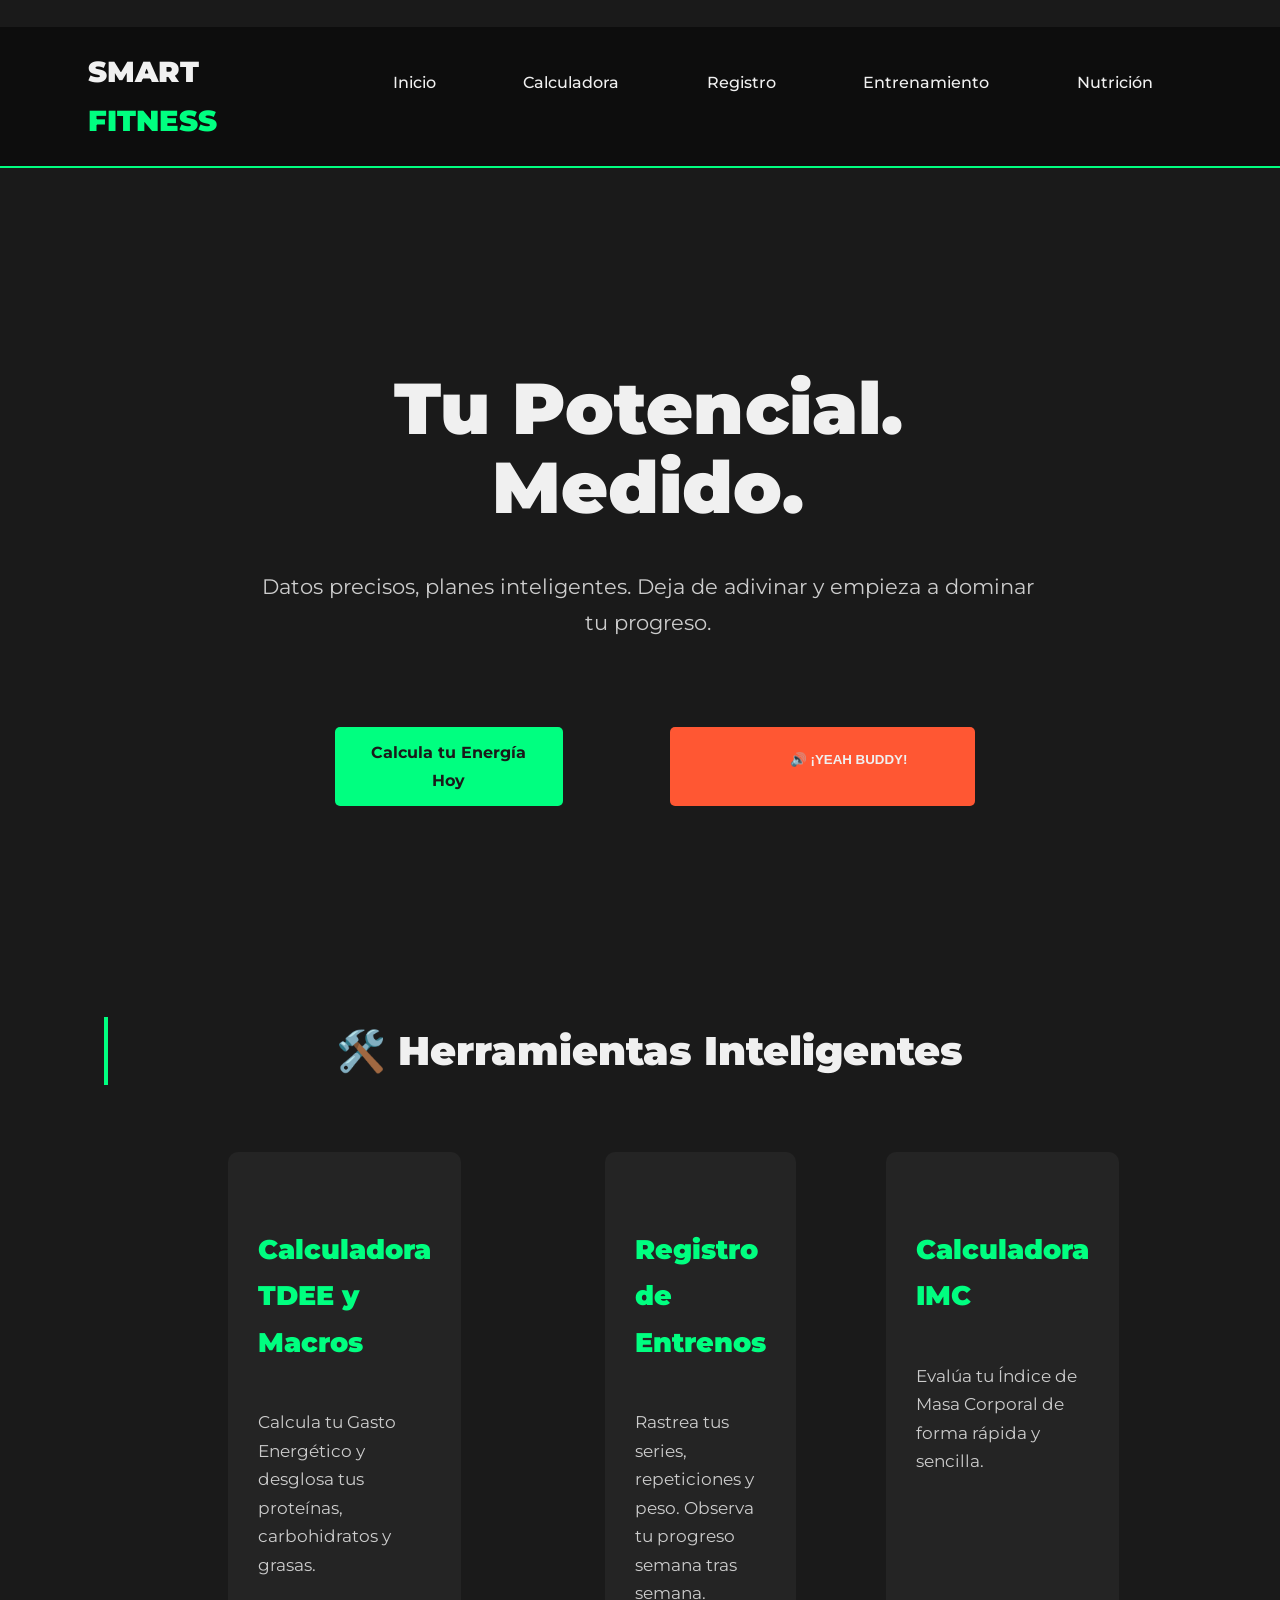
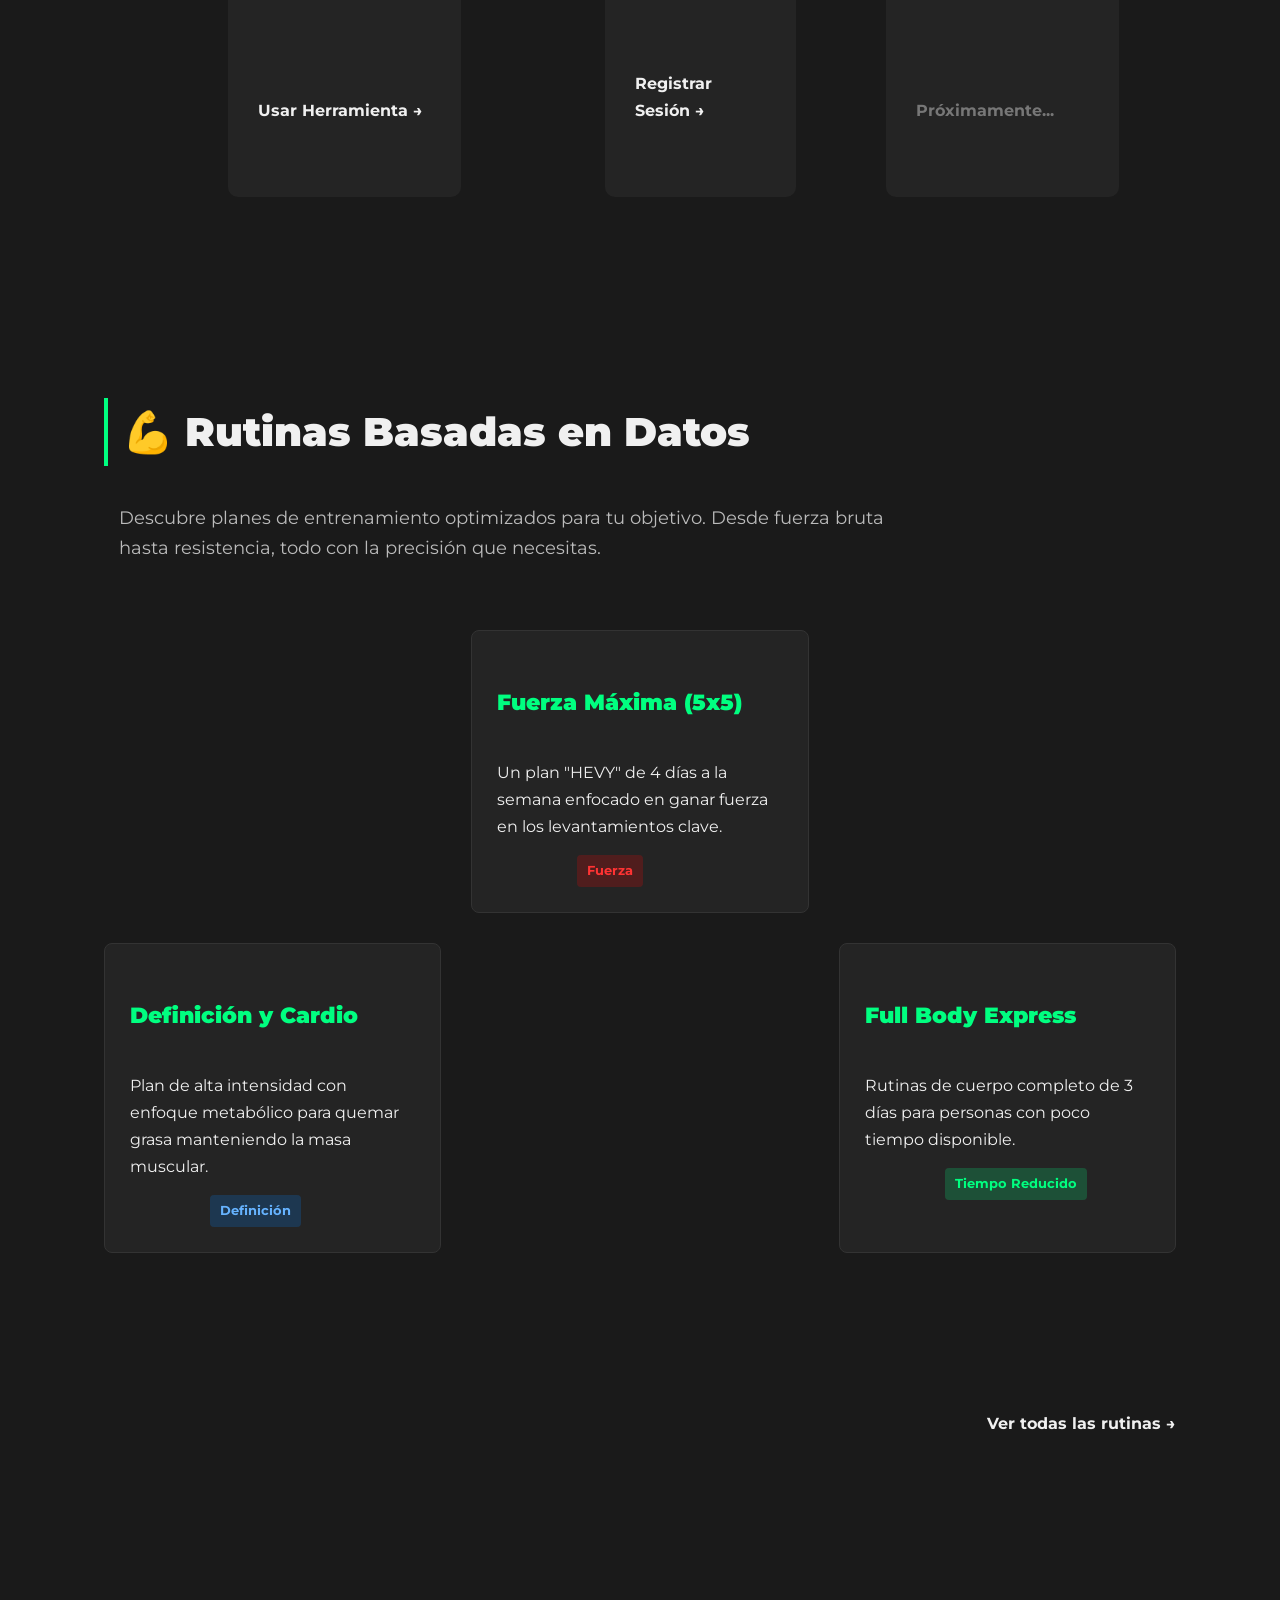
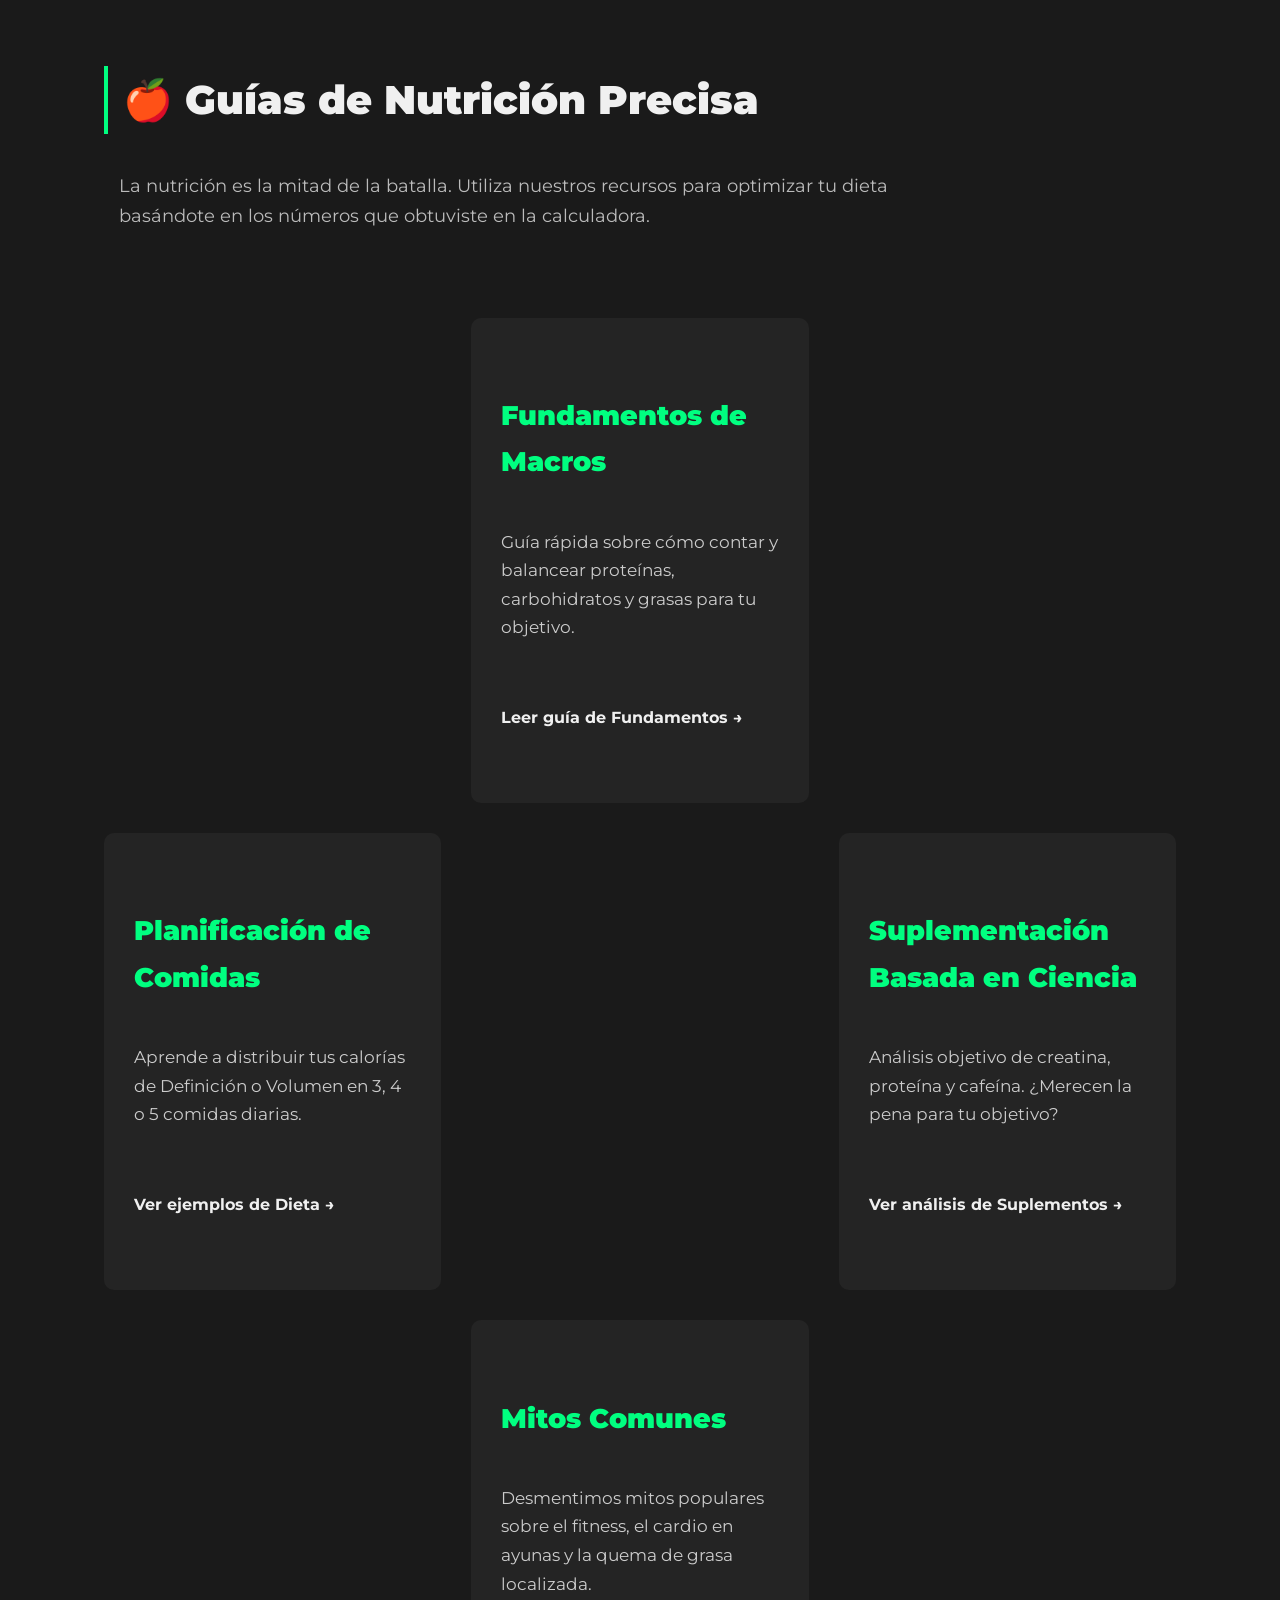
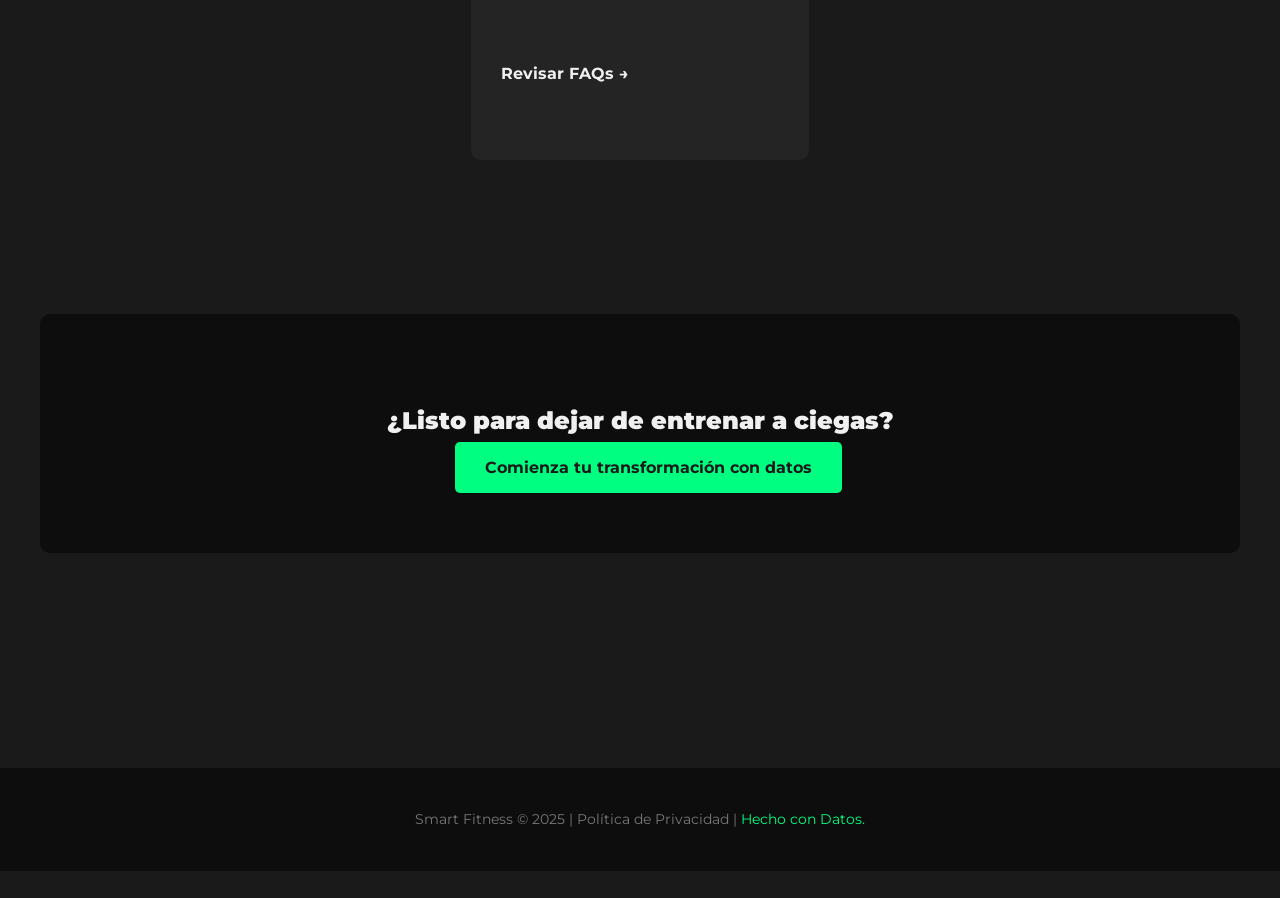
==== index.html @ ff255a64 "implementacion de nueva pagina rutinas" ====
<!DOCTYPE html>
<html lang="es">
<head>
    <meta charset="UTF-8">
    <meta name="viewport" content="width=device-width, initial-scale=1.0">
    <title>Smart Fitness | Mide. Entrena. Transfórmate.</title>
    
    <link href="https://fonts.googleapis.com/css2?family=Montserrat:wght@400;700;900&display=swap" rel="stylesheet">
    
    <link rel="stylesheet" href="styless.css">       
    <link rel="stylesheet" href="calculadora.css"> 
    <link rel="stylesheet" href="registro.css">
    <link rel="stylesheet" href="nutricion.css">
</head>
<body>

    <header>
        <div class="logo">SMART <span class="accent-text">FITNESS</span></div>
        <nav>
            <ul>
                <li><a href="index.html">Inicio</a></li>
                <li><a href="calculadora.html">Calculadora</a></li>
                <li><a href="registro.html">Registro</a></li>
                <li><a href="registro.html">Entrenamiento</a></li>
                <li><a href="nutricion.html">Nutrición</a></li>
            </ul>
        </nav>
    </header>

    <main>
        <section id="inicio" class="hero">
            <div class="hero-content">
                <h1>Tu Potencial. Medido.</h1>
                <p class="subtitle">Datos precisos, planes inteligentes. Deja de adivinar y empieza a dominar tu progreso.</p>
                
                                <div style="display: flex; gap: 20px; margin-top: 20px; justify-content: center;">
                    <a href="calculadora.html" class="cta-button">Calcula tu Energía Hoy</a> 
                    <button id="btn-yeah-buddy" class="cta-button secondary-cta" style="background-color: #ff5733; border-color: #ff5733;">
                        🔊 ¡YEAH BUDDY!
                    </button>
                </div>
                            </div>
        </section>

        <section id="herramientas" class="section-content tools-section">
            <h2 class="section-title">🛠️ Herramientas Inteligentes</h2>
            <div class="tool-cards">
                
                <div class="card card-tdee">
                    <h3>Calculadora TDEE y Macros</h3>
                    <p>Calcula tu Gasto Energético y desglosa tus proteínas, carbohidratos y grasas.</p>
                    <a href="calculadora.html" class="card-link">Usar Herramienta →</a>
                </div>
                
                <div class="card card-tracker">
                    <h3>Registro de Entrenos</h3>
                    <p>Rastrea tus series, repeticiones y peso. Observa tu progreso semana tras semana.</p>
                    <a href="registro.html" class="card-link">Registrar Sesión →</a>
                </div>

                <div class="card card-macros">
                    <h3>Calculadora IMC</h3>
                    <p>Evalúa tu Índice de Masa Corporal de forma rápida y sencilla.</p>
                    <a href="#" class="card-link disabled">Próximamente...</a>
                </div>
            </div>
        </section>

        <section id="entrenamiento" class="section-content training-section">
            <h2 class="section-title">💪 Rutinas Basadas en Datos</h2>
            <p class="section-description">Descubre planes de entrenamiento optimizados para tu objetivo. Desde fuerza bruta hasta resistencia, todo con la precisión que necesitas.</p>
            
            <div class="training-grid">
                
                <div class="training-plan">
                    <h3>Fuerza Máxima (5x5)</h3>
                    <p>Un plan "HEVY" de 4 días a la semana enfocado en ganar fuerza en los levantamientos clave.</p>
                    <span class="plan-tag tag-heavy">Fuerza</span>
                </div>
                
                <div class="training-plan">
                    <h3>Definición y Cardio</h3>
                    <p>Plan de alta intensidad con enfoque metabólico para quemar grasa manteniendo la masa muscular.</p>
                    <span class="plan-tag tag-cardio">Definición</span>
                </div>

                <div class="training-plan">
                    <h3>Full Body Express</h3>
                    <p>Rutinas de cuerpo completo de 3 días para personas con poco tiempo disponible.</p>
                    <span class="plan-tag tag-time">Tiempo Reducido</span>
                </div>
            </div>

            <div class="view-all-link">
                <a href="rutinas.html" class="card-link">Ver todas las rutinas →</a>
            </div>
        </section>

        <section id="nutricion" class="section-content nutrition-section">
            <h2 class="section-title">🍎 Guías de Nutrición Precisa</h2>
            <p class="section-description">La nutrición es la mitad de la batalla. Utiliza nuestros recursos para optimizar tu dieta basándote en los números que obtuviste en la calculadora.</p>
            
            <div class="nutrition-grid">
                
                <div class="nutrition-card card-fundamentals">
                    <h3>Fundamentos de Macros</h3>
                    <p>Guía rápida sobre cómo contar y balancear proteínas, carbohidratos y grasas para tu objetivo.</p>
                    <a href="nutricion/nutricion.html" class="card-link">Leer guía de Fundamentos →</a>
                </div>
                
                <div class="nutrition-card card-planning">
                    <h3>Planificación de Comidas</h3>
                    <p>Aprende a distribuir tus calorías de Definición o Volumen en 3, 4 o 5 comidas diarias.</p>
                    <a href="#" class="card-link">Ver ejemplos de Dieta →</a>
                </div>

                <div class="nutrition-card card-supplements">
                    <h3>Suplementación Basada en Ciencia</h3>
                    <p>Análisis objetivo de creatina, proteína y cafeína. ¿Merecen la pena para tu objetivo?</p>
                    <a href="#" class="card-link">Ver análisis de Suplementos →</a>
                </div>
                
                <div class="nutrition-card card-faq">
                    <h3>Mitos Comunes</h3>
                    <p>Desmentimos mitos populares sobre el fitness, el cardio en ayunas y la quema de grasa localizada.</p>
                    <a href="#" class="card-link">Revisar FAQs →</a>
                </div>
                
            </div>
        </section>
        
        <section id="contacto" class="section-content cta-final">
            <h2>¿Listo para dejar de entrenar a ciegas?</h2>
            <a href="calculadora.html" class="cta-button secondary-cta">Comienza tu transformación con datos</a>
        </section>
    </main>

    <footer>
        <p>Smart Fitness &copy; 2025 | Política de Privacidad | <span class="accent-text">Hecho con Datos.</span></p>
    </footer>

    <script src="calculadora.js"></script>
    <script src="registro.js"></script> 
    <script src="motivacion.js"></script>
</body>
</html>
---- styless.css ----
/* ==========================================================
   styles.css: ESTILOS GLOBALES Y BASE (APLICABLES A TODA LA PÁGINA)
   ========================================================== */
* {
    margin: 0;
    padding: 0;
    box-sizing: border-box;
}

body {
    font-family: 'Montserrat', Arial, sans-serif; 
    background-color: #1a1a1a; /* Fondo muy oscuro */
    color: #f0f0f0; /* Color de texto claro */
    line-height: 1.6;
    min-height: 100vh; 
}

h1, h2, h3 {
    color: #f0f0f0;
    font-weight: 900; 
}

.accent-text {
    color: #00ff80; /* Verde Neón */
}

/* --------------------
   ENCABEZADO Y NAVEGACIÓN
   -------------------- */
header {
    background-color: #0d0d0d;
    padding: 15px 5%;
    display: flex;
    justify-content: space-between;
    align-items: center;
    border-bottom: 2px solid #00ff80; 
    position: sticky; /* Fija el header arriba */
    top: 0;
    z-index: 1000;
}

.logo {
    font-size: 1.8em;
    font-weight: 900;
    color: #f0f0f0; /* Color primario del logo */
}
.logo .accent-text {
    color: #00ff80;
}

nav ul {
    list-style: none;
    display: flex;
    gap: 25px;
}

nav ul li a {
    text-decoration: none;
    color: #f0f0f0;
    font-weight: 500;
    transition: color 0.3s;
    padding: 5px 0;
}

nav ul li a:hover {
    color: #00ff80; 
    border-bottom: 2px solid #00ff80;
}

/* --------------------
   SECCIÓN HERO
   -------------------- */
.hero {
    background: linear-gradient(rgba(26, 26, 26, 0.7), rgba(26, 26, 26, 0.9)), 
                 url('./images/hero-bg.jpg') no-repeat center center/cover; 
    
    height: 70vh; 
    display: flex;
    justify-content: center;
    align-items: center;
    text-align: center;
    padding: 0 5%;
}

.hero-content {
    max-width: 800px;
}

.hero h1 {
    font-size: 4.5em; 
    margin-bottom: 15px;
    line-height: 1.1;
}

.subtitle {
    font-size: 1.3em;
    color: #ccc;
    margin-bottom: 40px;
}

/* --------------------
   BOTONES Y ESTILOS DE FORMULARIO COMUNES
   -------------------- */
.cta-button {
    display: inline-block;
    background-color: #00ff80;
    color: #1a1a1a; 
    padding: 12px 30px;
    text-decoration: none;
    font-weight: bold;
    border-radius: 5px;
    transition: background-color 0.3s, transform 0.2s;
    border: none;
    cursor: pointer;
}

.cta-button:hover {
    background-color: #33ff99; 
    transform: translateY(-2px);
}

/* Estilo para el botón de motivación */
.secondary-cta {
    background-color: #ff5733; /* Naranja/Rojo de motivación */
    color: #f0f0f0;
}

.secondary-cta:hover {
    background-color: #ff8566;
}

.form-group input, .form-group select {
    width: 100%;
    padding: 10px;
    border: 1px solid #333;
    background-color: #1a1a1a;
    color: #f0f0f0;
    border-radius: 4px;
    font-size: 1em;
}

.form-group label {
    display: block;
    margin-bottom: 5px;
    font-weight: bold;
    color: #00ff80; 
}

/* --------------------
   SECCIONES GENERALES Y TÍTULOS
   -------------------- */
.section-content {
    padding: 60px 5%; 
    margin: 0 auto;
    max-width: 1200px; 
}

.section-title {
    font-size: 2.5em; 
    margin-bottom: 10px;
    border-left: 4px solid #00ff80; 
    padding-left: 15px;
}

.section-description {
    font-size: 1.1em;
    color: #bbb;
    margin-bottom: 40px;
    max-width: 800px;
    margin-left: 15px;
}

/* TARJETAS DE HERRAMIENTAS */
.tools-section {
    text-align: center;
}

.tool-cards {
    display: flex;
    justify-content: space-around;
    gap: 20px;
    margin-top: 30px;
    text-align: left;
}

/* Estilo Base para TODAS las tarjetas (Herramientas y Nutrición) */
.card, .nutrition-card {
    background-color: #242424;
    padding: 45px 30px; /* Aumentado para más tamaño */
    border-radius: 10px;
    flex: 1; 
    text-align: left;
    border-top: 3px solid transparent; 
    transition: all 0.3s ease;
    
    /* Propiedades para el layout de Nutrición */
    display: flex;
    flex-direction: column;
    justify-content: space-between;
}

.card:hover, .nutrition-card:hover {
    border-top-color: #00ff80; /* Usamos el color principal neón */
    transform: translateY(-5px); 
    box-shadow: 0 10px 20px rgba(0, 255, 128, 0.1); 
}

.card h3, .nutrition-card h3 {
    color: #00ff80; /* Título en neón */
    margin-bottom: 15px;
    font-size: 1.7em; /* Aumentado */
}

.card p, .nutrition-card p {
    font-size: 1.05em;
    margin-bottom: 20px;
    flex-grow: 1; /* Permite que el párrafo empuje el enlace hacia abajo */
    color: #ccc;
}

.card-link, .nutrition-card .card-link {
    display: block;
    margin-top: 15px;
    color: #f0f0f0; /* Color claro para el enlace */
    text-decoration: none;
    font-weight: bold;
    transition: color 0.2s;
}

.card-link:hover, .nutrition-card .card-link:hover {
    color: #00ff80; /* Neón al pasar el ratón */
    text-decoration: underline;
}

.card-link.disabled {
    color: #777;
    pointer-events: none; 
}


/* --------------------
   SECCIÓN ENTRENAMIENTO Y NUTRICIÓN
   -------------------- */

/* Estilo para la cuadrícula de nutrición si está separada */
.nutrition-grid {
    display: grid;
    grid-template-columns: repeat(auto-fit, minmax(250px, 1fr));
    gap: 30px;
    margin-top: 20px;
}

.training-grid {
    display: grid;
    grid-template-columns: repeat(auto-fit, minmax(300px, 1fr));
    gap: 30px;
}

.training-plan {
    background-color: #242424; 
    padding: 25px;
    border-radius: 8px;
    position: relative;
    border: 1px solid #333;
    transition: background-color 0.3s;
}

.training-plan:hover {
    background-color: #333;
}

.training-plan h3 {
    font-size: 1.4em;
    color: #00ff80;
    margin-bottom: 10px;
}

.plan-tag {
    display: inline-block;
    font-size: 0.8em;
    padding: 5px 10px;
    margin-top: 15px;
    border-radius: 4px;
    font-weight: bold;
}

.tag-heavy {
    background-color: rgba(255, 0, 0, 0.2); 
    color: #ff3333;
}
.tag-cardio {
    background-color: rgba(0, 128, 255, 0.2);
    color: #66b3ff;
}
.tag-time {
    background-color: rgba(0, 255, 128, 0.2); 
    color: #00ff80;
}

.view-all-link {
    text-align: right;
    margin-top: 30px;
}


/* --------------------
   CTA FINAL Y FOOTER
   -------------------- */
.cta-final {
    text-align: center;
    padding: 60px 5%;
    background-color: #0d0d0d;
    border-radius: 10px;
    margin: 40px auto;
    max-width: 1200px;
}

.cta-final .secondary-cta {
    background-color: #00ff80;
    color: #1a1a1a;
}

.cta-final .secondary-cta:hover {
    background-color: #33ff99;
}

footer {
    background-color: #0d0d0d;
    text-align: center;
    padding: 15px;
    font-size: 0.9em;
    color: #777;
    margin-top: 40px;
}
---- calculadora.css ----
/* --------------------
   CALCULADORA TDEE Y MACROS
   -------------------- */

.calculator-container {
    display: grid;
    grid-template-columns: 1fr 1fr; 
    gap: 40px;
    margin-top: 30px;
    background-color: #242424;
    padding: 30px;
    border-radius: 10px;
}

.tdee-form {
    display: flex;
    flex-direction: column;
    gap: 15px;
}

.primary-cta {
    margin-top: 20px;
    width: 100%; 
}

.tdee-results {
    background-color: #333; 
    padding: 20px;
    border-radius: 8px;
    display: flex;
    flex-direction: column;
    justify-content: center;
}

.tdee-results h3 {
    color: #f0f0f0;
    font-size: 1.8em;
    margin-bottom: 10px;
}

/* Selector de Objetivo (los 3 botones) */
.objetivo-selector {
    display: flex;
    gap: 10px;
    margin: 15px 0;
}

.obj-btn {
    flex: 1;
    background-color: #333;
    color: #f0f0f0;
    padding: 10px 5px;
    border: 1px solid #555;
    border-radius: 4px;
    cursor: pointer;
    transition: all 0.2s;
    font-size: 0.9em;
}

.obj-btn:hover {
    background-color: #444;
}

.obj-btn.selected {
    background-color: #00ff80; 
    color: #1a1a1a;
    font-weight: bold;
    border-color: #00ff80;
}

/* Contenedor de Desglose de Macronutrientes */
.macros-box {
    margin-top: 20px;
    padding: 15px;
    background-color: #1a1a1a;
    border-radius: 4px;
    border-left: 5px solid #00ff80;
}

.macros-box h4 {
    margin-bottom: 10px;
    font-size: 1.2em;
}

.macros-grid {
    display: flex;
    justify-content: space-between;
    font-size: 1.1em;
}

.macros-grid strong {
    color: #ccc;
}

.small-text {
    font-size: 0.8em;
    color: #999;
}
---- registro.css ----
/* --------------------------------------------------------------------------
   REGISTRO.CSS: ESTILOS PARA EL SEGUIMIENTO DE ENTRENAMIENTOS Y NAVEGACIÓN
   -------------------------------------------------------------------------- */

/* --------------------
   ESTILOS DE SECCIÓN Y FONDO
   -------------------- */
.tracker-section {
    background-color: #202020; /* Un gris muy oscuro para destacar la sección */
    width: 100%; /* Asegura que el fondo ocupe el 100% */
    padding: 60px 0; /* Quitamos padding lateral aquí, se lo ponemos al contenedor */
    margin: 0;
}

/* --------------------
   ESTILOS DE NAVEGACIÓN (HEADER Y NAV)
   -------------------- */
.accent-text {
    color: #00ff80; /* Color neón */
}

header {
    background-color: #0d0d0d; /* Negro muy oscuro para la cabecera */
    padding: 15px 5%;
    display: flex;
    justify-content: space-between;
    align-items: center;
    border-bottom: 2px solid #00ff80;
    position: sticky;
    top: 0;
    z-index: 100;
}

.logo {
    font-size: 1.8em;
    font-weight: 900;
    color: #f0f0f0; 
}

/* Estilos del menú */
nav ul {
    list-style: none;
    display: flex;
    gap: 25px;
    margin: 0;
    padding: 0;
}

nav ul li a {
    text-decoration: none;
    color: #f0f0f0;
    font-weight: 500;
    font-size: 1em;
    transition: color 0.3s, border-bottom 0.3s;
    padding: 5px 0;
}

nav ul li a:hover {
    color: #00ff80;
    border-bottom: 2px solid #00ff80;
}

/* --------------------
   ESTILOS GENERALES DEL TRACKER
   -------------------- */

/* Contenedor principal de la rejilla (limita y centra el contenido) */
.tracker-container {
    display: grid;
    grid-template-columns: 1fr 2fr; /* Dos columnas: Formulario (1/3) y Historial (2/3) */
    gap: 40px;
    margin: 0 auto; /* Centra el contenido */
    max-width: 1200px; /* Limita el ancho del contenido */
    padding: 30px 5%; /* Padding lateral para que no se pegue a los bordes */
}

/* --------------------
   CAJA DE NUEVA SESIÓN (FORMULARIO)
   -------------------- */
.registro-form-box {
    background-color: #242424;
    padding: 25px;
    border-radius: 8px;
    height: fit-content; 
    /* CLAVE: Centra el contenido horizontalmente (títulos, formulario) */
    display: flex;
    flex-direction: column;
    align-items: center; 
}

.registro-form-box h3 {
    border-bottom: 2px solid #333;
    padding-bottom: 15px;
    margin-bottom: 20px;
    color: #f0f0f0;
    width: 100%;
    text-align: center;
}

/* Centra y limita el ancho del formulario dentro de su caja */
#formulario-registro-dinamico {
    width: 90%; 
    max-width: 350px; 
    margin: 0 auto; 
    text-align: left; /* Restaura la alineación izquierda para las etiquetas */
}

/* Aseguramos que los campos de grupo individuales ocupen todo el ancho del formulario centrado */
.form-group {
    width: 100%;
    margin-bottom: 15px;
}

.form-group label {
    display: block;
    width: 100%;
    margin-bottom: 5px;
}

.form-group input, .form-group select {
    width: 100%;
    box-sizing: border-box;
    background-color: #333;
    border: 1px solid #555;
    color: #f0f0f0;
    padding: 8px;
    border-radius: 4px;
}

/* Aseguramos que los botones sigan centrados */
#btn-add-serie, #btn-guardar-ejercicio, .registro-form-box .primary-cta {
    width: 100%;
    margin: 15px 0 5px 0;
    display: block;
}

/* --------------------
   ESTILOS DE SERIES DINÁMICAS
   -------------------- */

.series-header {
    display: flex;
    justify-content: space-between;
    padding-right: 50px;
    margin-bottom: 5px;
    font-size: 0.9em;
    color: #00ff80;
    width: 100%; 
}

.serie-row {
    display: flex;
    gap: 15px;
    align-items: center;
    background-color: #1a1a1a;
    padding: 10px;
    border-radius: 4px;
    margin-bottom: 8px;
    width: 100%; 
}

.serie-row input {
    width: 100%;
    box-sizing: border-box;
    background-color: #333;
    border: 1px solid #555;
    padding: 8px;
    text-align: center;
    color: #f0f0f0;
}

.serie-row .form-group { flex: 1; }
.serie-row .form-group:last-child { flex: 0 0 50px; text-align: right; }

.delete-serie-btn {
    background: none; border: none; color: #ff5555; font-weight: bold; cursor: pointer; padding: 5px; transition: color 0.2s;
}
.delete-serie-btn:hover { color: #ff0000; }

/* --------------------
   CAJA DE HISTORIAL (TABLA)
   -------------------- */

.historial-box {
    background-color: #0d0d0d;
    padding: 25px;
    border-radius: 8px;
}

.historial-resumen {
    background-color: #1a1a1a;
    padding: 10px;
    border-radius: 4px;
    margin-bottom: 20px;
}

#historial-tabla {
    width: 100%; border-collapse: collapse; margin-top: 20px;
}

#historial-tabla th, #historial-tabla td {
    padding: 12px; text-align: left; border-bottom: 1px solid #333;
}

#historial-tabla th {
    background-color: #242424; color: #00ff80; font-weight: bold;
}

#historial-tabla td {
    color: #f0f0f0;
}

.empty-message {
    text-align: center !important; color: #777; font-style: italic; padding: 30px !important;
}

.delete-btn {
    background: none; border: none; cursor: pointer; font-size: 1.1em; padding: 0; opacity: 0.6; transition: opacity 0.2s;
}

.delete-btn:hover {
    opacity: 1; color: #ff3333;
}

#historial-tabla th:last-child, 
#historial-tabla td:last-child {
    text-align: center; width: 60px;
}
---- nutricion.css ----
/* ==========================================================
   AGREGADO: ESTILOS DE NAVEGACIÓN (HEADER Y NAV)
   ========================================================== */
.accent-text {
    color: #00ff80; /* Color neón, usado en el logo */
}

header {
    background-color: #0d0d0d; /* Negro muy oscuro para la cabecera */
    padding: 15px 5%;
    display: flex;
    justify-content: space-between; /* Alinea el logo a la izquierda y el nav a la derecha */
    align-items: center;
    border-bottom: 2px solid #00ff80; /* Línea de acento neón */
    position: sticky; /* Hace que el header se quede arriba al hacer scroll */
    top: 0;
    z-index: 100; /* Asegura que esté por encima de todo el contenido */
}

.logo {
    font-size: 1.8em;
    font-weight: 900;
    color: #f0f0f0; 
}

/* --------------------
   ESTILOS DEL MENÚ DE NAVEGACIÓN
   -------------------- */
nav ul {
    list-style: none;
    display: flex; /* <-- ESTO ARREGLA EL PROBLEMA: Hace que los elementos sean horizontales */
    gap: 25px; /* Espacio entre los ítems del menú */
    margin: 0;
    padding: 0;
}

nav ul li a {
    text-decoration: none;
    color: #f0f0f0; /* Texto blanco/claro por defecto */
    font-weight: 500;
    font-size: 1em;
    transition: color 0.3s, border-bottom 0.3s;
    padding: 5px 0;
}

nav ul li a:hover {
    color: #00ff80; /* Color neón al pasar el ratón */
    border-bottom: 2px solid #00ff80;
}


/* ==========================================================
   nutricion.css: ESTILOS PARA EL ARTÍCULO DE SUPLEMENTACIÓN
   ========================================================== */

/* --------------------
   1. ESTILOS BASE Y CUERPO (Body y Contenedor Principal)
   -------------------- */
body {
    background-color: #1a1a1a; /* Fondo principal muy oscuro */
    color: #f0f0f0;
    font-family: 'Montserrat', Arial, sans-serif;
    line-height: 1.7;
    margin: 0;
}

main {
    padding-top: 50px; /* Espacio debajo del header */
    padding-bottom: 80px;
}

/* El Contenedor del Artículo (Ligeramente más claro para destacar) */
.article-section {
    background-color: #202020; /* Tonalidad de gris oscuro un poco más clara */
    max-width: 900px;
    margin: 0 auto;
    padding: 40px 5%; 
    border-radius: 10px;
    box-shadow: 0 0 15px rgba(0, 0, 0, 0.4);
}

.article-intro {
    font-size: 1.1em;
    color: #bbb;
    margin-bottom: 40px;
    border-left: 3px solid #00ff80;
    padding-left: 15px;
}

/* --------------------
   2. TIPOGRAFÍA Y ENCABEZADOS
   -------------------- */
.article-title {
    font-family: 'Montserrat', sans-serif;
    font-weight: 900; /* Extra bold para el título principal */
    font-size: 3em;
    color: #00ff80; /* Color neón */
    margin-bottom: 10px;
}

.sub-title {
    font-family: 'Montserrat', sans-serif;
    font-weight: 800;
    font-size: 2em;
    color: #f0f0f0;
    margin-top: 30px;
    margin-bottom: 15px;
    border-bottom: 1px solid #333; /* Separador sutil */
    padding-bottom: 5px;
}

.sub-heading {
    font-family: 'Montserrat', sans-serif;
    font-weight: 700;
    font-size: 1.4em;
    color: #ccc;
    margin-top: 25px;
    margin-bottom: 10px;
}

/* --------------------
   3. LISTAS Y PÁRRAFOS
   -------------------- */
.article-content p {
    margin-bottom: 20px;
    color: #e0e0e0;
}

.article-content ul {
    list-style: none;
    padding-left: 0;
    margin-bottom: 30px;
}

.article-content ul li {
    background-color: #2c2c2c; /* Tono de fondo diferente para las listas (cajas de puntos) */
    padding: 12px;
    margin-bottom: 8px;
    border-left: 4px solid #00ff80;
    border-radius: 4px;
}

.article-content strong {
    color: #00ff80;
}

/* --------------------
   4. ESTILOS DE IMAGEN Y SEPARADORES
   -------------------- */
.article-content img {
    max-width: 100%;
    height: auto;
    display: block;
    margin: 30px auto;
    border-radius: 8px;
    border: 1px solid #333;
}

hr {
    border: 0;
    border-top: 2px dashed #444;
    margin: 40px 0;
}

.conclusion {
    font-style: italic;
    font-weight: 600;
    text-align: center;
    padding: 20px;
    background-color: #0d0d0d;
    border-radius: 5px;
    color: #00ff80;
    margin-top: 40px;
}
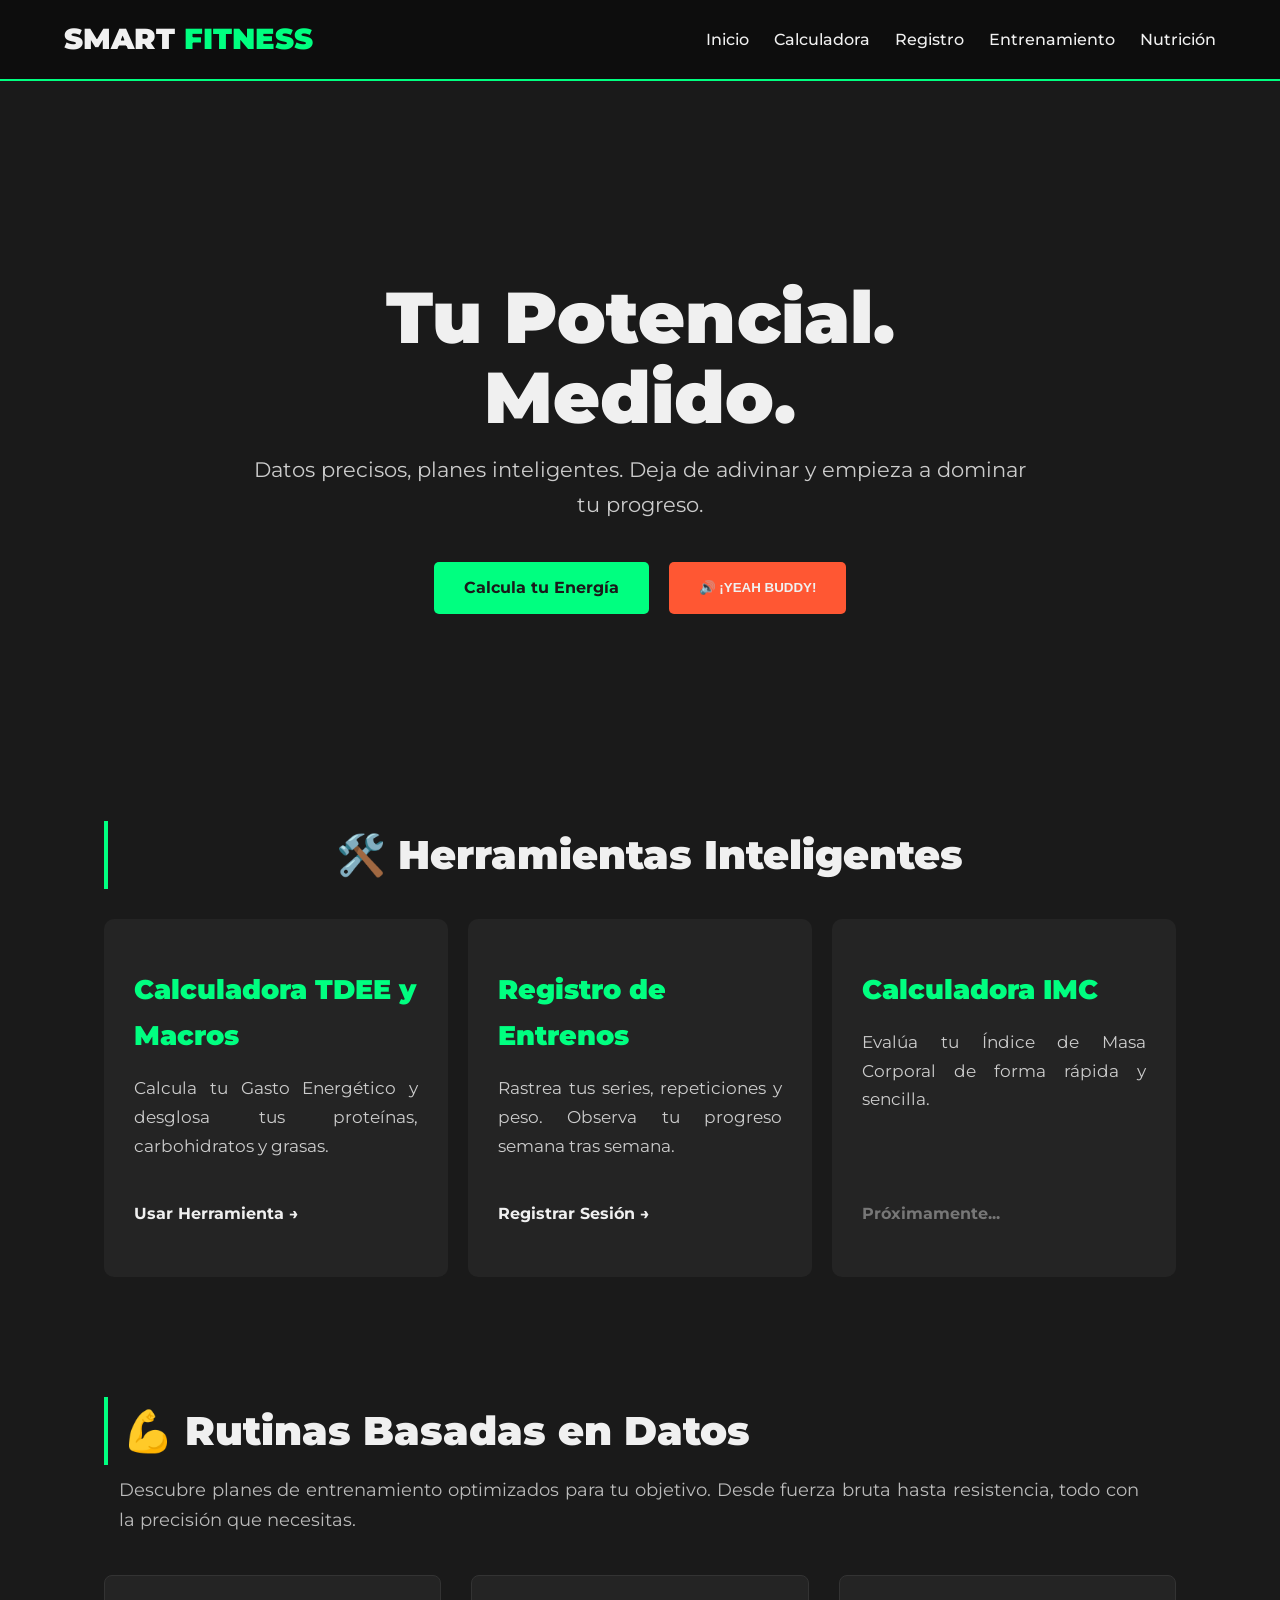
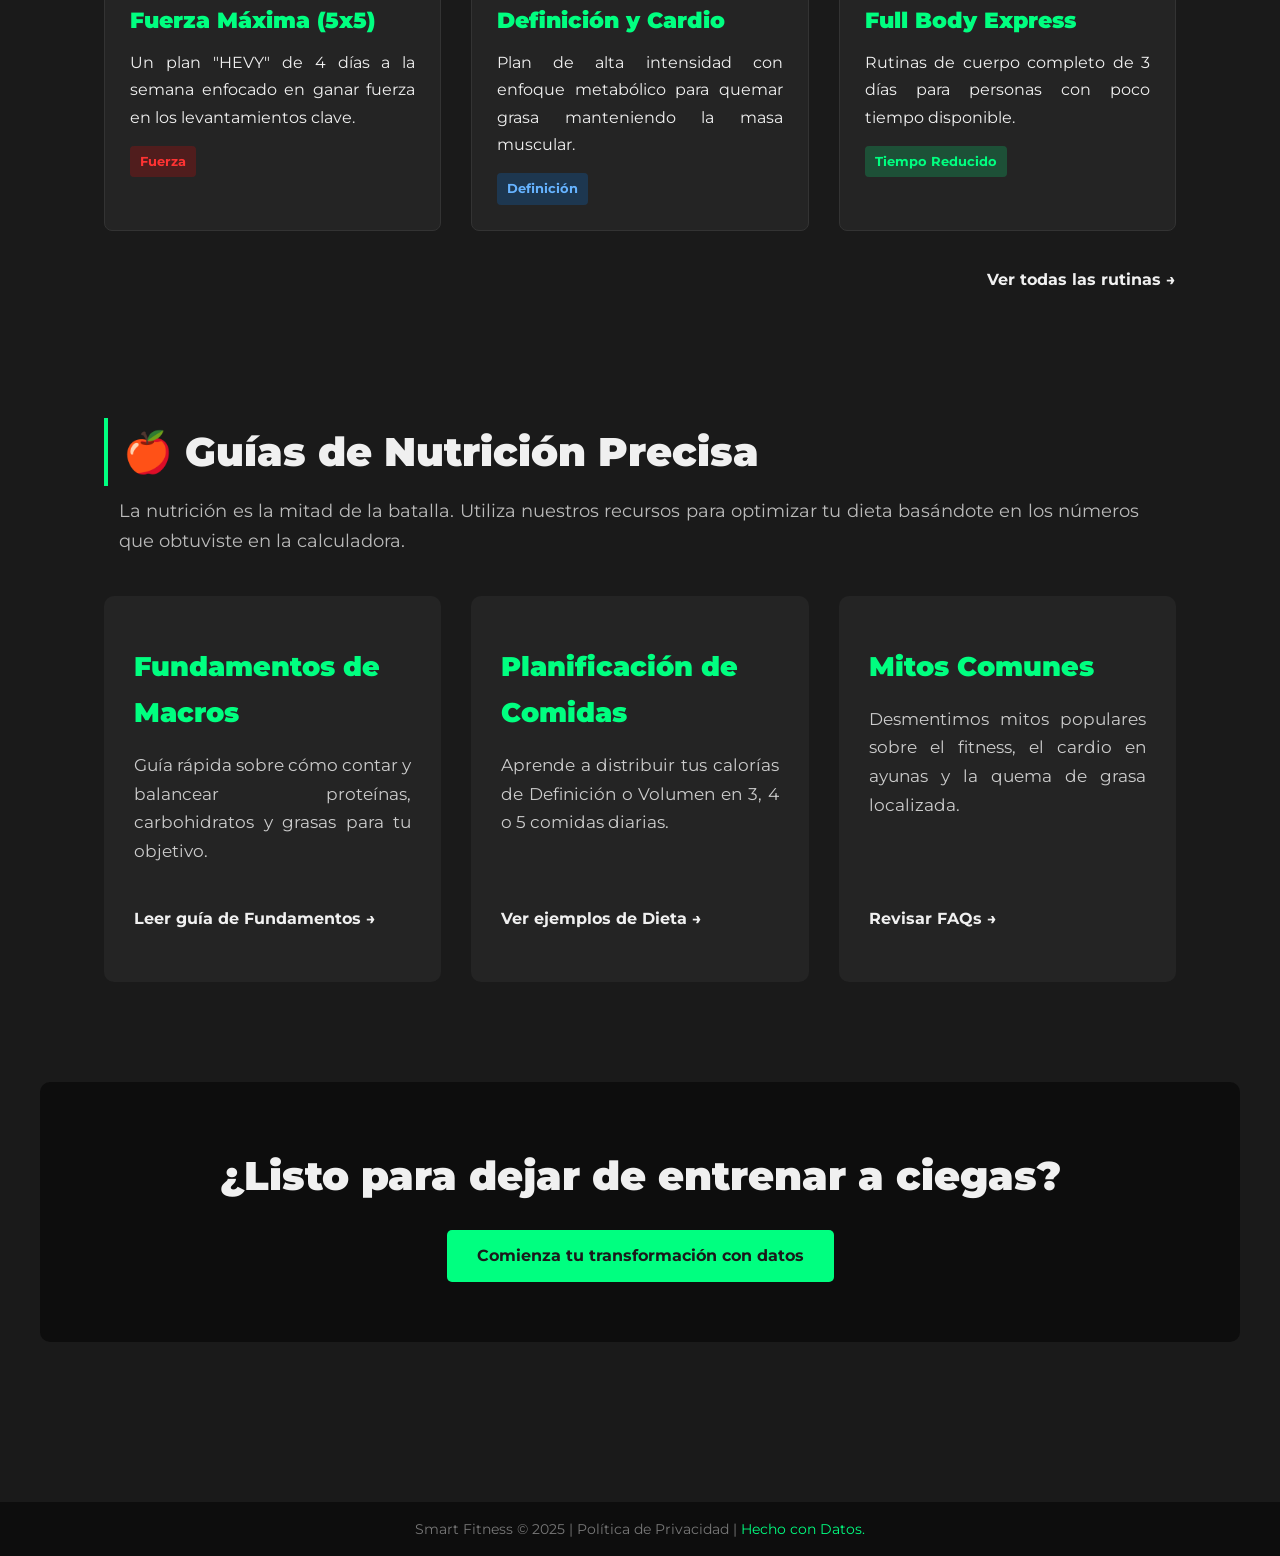
==== commit c56cda49: "arreglo pagina inicio" ====
--- a/index.html
+++ b/index.html
@@ -1,146 +1,118 @@
 <!DOCTYPE html>
 <html lang="es">
 <head>
-    <meta charset="UTF-8">
-    <meta name="viewport" content="width=device-width, initial-scale=1.0">
-    <title>Smart Fitness | Mide. Entrena. Transfórmate.</title>
-    
-    <link href="https://fonts.googleapis.com/css2?family=Montserrat:wght@400;700;900&display=swap" rel="stylesheet">
-    
-    <link rel="stylesheet" href="styless.css">       
-    <link rel="stylesheet" href="calculadora.css"> 
-    <link rel="stylesheet" href="registro.css">
-    <link rel="stylesheet" href="nutricion.css">
+    <meta charset="UTF-8">
+    <meta name="viewport" content="width=device-width, initial-scale=1.0">
+    <title>Smart Fitness | Mide. Entrena. Transfórmate.</title>
+    <link href="https://fonts.googleapis.com/css2?family=Montserrat:wght@400;700;900&display=swap" rel="stylesheet">
+    <link rel="stylesheet" href="styless.css"> 
+    <link rel="stylesheet" href="calculadora.css"> 
+    <link rel="stylesheet" href="registro.css">
+    <link rel="stylesheet" href="nutricion.css">
 </head>
 <body>
+    
+    <header>
+        <div class="logo">SMART <span class="accent-text">FITNESS</span></div>
+        <nav>
+            <ul>
+                <li><a href="index.html">Inicio</a></li>
+                <li><a href="calculadora.html">Calculadora</a></li>
+                <li><a href="registro.html">Registro</a></li>
+                <li><a href="entrenamiento.html">Entrenamiento</a></li>
+                <li><a href="nutricion.html">Nutrición</a></li>
+            </ul>
+        </nav>
+    </header>
 
-    <header>
-        <div class="logo">SMART <span class="accent-text">FITNESS</span></div>
-        <nav>
-            <ul>
-                <li><a href="index.html">Inicio</a></li>
-                <li><a href="calculadora.html">Calculadora</a></li>
-                <li><a href="registro.html">Registro</a></li>
-                <li><a href="registro.html">Entrenamiento</a></li>
-                <li><a href="nutricion.html">Nutrición</a></li>
-            </ul>
-        </nav>
-    </header>
+    <main>
+        <section id="inicio" class="hero">
+            <div class="hero-content">
+                <h1>Tu Potencial. Medido.</h1>
+                <p class="subtitle">Datos precisos, planes inteligentes. Deja de adivinar y empieza a dominar tu progreso.</p>
+                <div style="display: flex; gap: 20px; margin-top: 20px; justify-content: center;">
+					<a href="calculadora.html" class="cta-button">Calcula tu Energía</a>
+					<button id="btn-yeah-buddy" class="cta-button secondary-cta" style="background-color: #ff5733; border-color: #ff5733;">🔊 ¡YEAH BUDDY!</button>
+				</div>
+                </div>
+        </section>
+        <section id="herramientas" class="section-content tools-section">
+            <h2 class="section-title">🛠️ Herramientas Inteligentes</h2>
+            <div class="tool-cards">
+                <div class="card card-tdee">
+                    <h3>Calculadora TDEE y Macros</h3>
+                    <p>Calcula tu Gasto Energético y desglosa tus proteínas, carbohidratos y grasas.</p>
+                    <a href="calculadora.html" class="card-link">Usar Herramienta →</a>
+                </div>
+                <div class="card card-tracker">
+                    <h3>Registro de Entrenos</h3>
+                    <p>Rastrea tus series, repeticiones y peso. Observa tu progreso semana tras semana.</p>
+                    <a href="registro.html" class="card-link">Registrar Sesión →</a>
+                </div>
+                <div class="card card-macros">
+                    <h3>Calculadora IMC</h3>
+                    <p>Evalúa tu Índice de Masa Corporal de forma rápida y sencilla.</p>
+                    <a href="#" class="card-link disabled">Próximamente...</a>
+                </div>
+            </div>
+        </section>
+        <section id="entrenamiento" class="section-content training-section">
+            <h2 class="section-title">💪 Rutinas Basadas en Datos</h2>
+            <p class="section-description">Descubre planes de entrenamiento optimizados para tu objetivo. Desde fuerza bruta hasta resistencia, todo con la precisión que necesitas.</p>
+            <div class="training-grid">
+                <div class="training-plan">
+                    <h3>Fuerza Máxima (5x5)</h3>
+                    <p>Un plan "HEVY" de 4 días a la semana enfocado en ganar fuerza en los levantamientos clave.</p>
+                    <span class="plan-tag tag-heavy">Fuerza</span>
+                </div>
+                <div class="training-plan">
+                    <h3>Definición y Cardio</h3>
+                    <p>Plan de alta intensidad con enfoque metabólico para quemar grasa manteniendo la masa muscular.</p>
+                    <span class="plan-tag tag-cardio">Definición</span>
+                </div>
+                <div class="training-plan">
+                    <h3>Full Body Express</h3>
+                    <p>Rutinas de cuerpo completo de 3 días para personas con poco tiempo disponible.</p>
+                    <span class="plan-tag tag-time">Tiempo Reducido</span>
+                </div>
+            </div>
+            <div class="view-all-link">
+                <a href="rutinas.html" class="card-link">Ver todas las rutinas →</a>
+            </div>
+        </section>
+        <section id="nutricion" class="section-content nutrition-section">
+            <h2 class="section-title">🍎 Guías de Nutrición Precisa</h2>
+            <p class="section-description">La nutrición es la mitad de la batalla. Utiliza nuestros recursos para optimizar tu dieta basándote en los números que obtuviste en la calculadora.</p>
+            <div class="nutrition-grid">
+                <div class="nutrition-card card-fundamentals">
+                    <h3>Fundamentos de Macros</h3>
+                    <p>Guía rápida sobre cómo contar y balancear proteínas, carbohidratos y grasas para tu objetivo.</p>
+                    <a href="nutricion/nutricion.html" class="card-link">Leer guía de Fundamentos →</a>
+                </div>
+                <div class="nutrition-card card-planning">
+                    <h3>Planificación de Comidas</h3>
+                    <p>Aprende a distribuir tus calorías de Definición o Volumen en 3, 4 o 5 comidas diarias.</p>
+                    <a href="#" class="card-link">Ver ejemplos de Dieta →</a>
+                </div>
+                <div class="nutrition-card card-faq">
+                    <h3>Mitos Comunes</h3>
+                    <p>Desmentimos mitos populares sobre el fitness, el cardio en ayunas y la quema de grasa localizada.</p>
+                    <a href="#" class="card-link">Revisar FAQs →</a>
+                </div>
+            </div>
+        </section>
+        <section class="cta-final">
+            <h2 class="cta-final-title">¿Listo para dejar de entrenar a ciegas?</h2>
+            <a href="calculadora.html" class="cta-button secondary-cta">Comienza tu transformación con datos</a>
+        </section>
+    </main>
 
-    <main>
-        <section id="inicio" class="hero">
-            <div class="hero-content">
-                <h1>Tu Potencial. Medido.</h1>
-                <p class="subtitle">Datos precisos, planes inteligentes. Deja de adivinar y empieza a dominar tu progreso.</p>
-                
-                                <div style="display: flex; gap: 20px; margin-top: 20px; justify-content: center;">
-                    <a href="calculadora.html" class="cta-button">Calcula tu Energía Hoy</a> 
-                    <button id="btn-yeah-buddy" class="cta-button secondary-cta" style="background-color: #ff5733; border-color: #ff5733;">
-                        🔊 ¡YEAH BUDDY!
-                    </button>
-                </div>
-                            </div>
-        </section>
+    <footer>
+        <p>Smart Fitness &copy; 2025 | Política de Privacidad | <span class="accent-text">Hecho con Datos.</span></p>
+    </footer>
 
-        <section id="herramientas" class="section-content tools-section">
-            <h2 class="section-title">🛠️ Herramientas Inteligentes</h2>
-            <div class="tool-cards">
-                
-                <div class="card card-tdee">
-                    <h3>Calculadora TDEE y Macros</h3>
-                    <p>Calcula tu Gasto Energético y desglosa tus proteínas, carbohidratos y grasas.</p>
-                    <a href="calculadora.html" class="card-link">Usar Herramienta →</a>
-                </div>
-                
-                <div class="card card-tracker">
-                    <h3>Registro de Entrenos</h3>
-                    <p>Rastrea tus series, repeticiones y peso. Observa tu progreso semana tras semana.</p>
-                    <a href="registro.html" class="card-link">Registrar Sesión →</a>
-                </div>
-
-                <div class="card card-macros">
-                    <h3>Calculadora IMC</h3>
-                    <p>Evalúa tu Índice de Masa Corporal de forma rápida y sencilla.</p>
-                    <a href="#" class="card-link disabled">Próximamente...</a>
-                </div>
-            </div>
-        </section>
-
-        <section id="entrenamiento" class="section-content training-section">
-            <h2 class="section-title">💪 Rutinas Basadas en Datos</h2>
-            <p class="section-description">Descubre planes de entrenamiento optimizados para tu objetivo. Desde fuerza bruta hasta resistencia, todo con la precisión que necesitas.</p>
-            
-            <div class="training-grid">
-                
-                <div class="training-plan">
-                    <h3>Fuerza Máxima (5x5)</h3>
-                    <p>Un plan "HEVY" de 4 días a la semana enfocado en ganar fuerza en los levantamientos clave.</p>
-                    <span class="plan-tag tag-heavy">Fuerza</span>
-                </div>
-                
-                <div class="training-plan">
-                    <h3>Definición y Cardio</h3>
-                    <p>Plan de alta intensidad con enfoque metabólico para quemar grasa manteniendo la masa muscular.</p>
-                    <span class="plan-tag tag-cardio">Definición</span>
-                </div>
-
-                <div class="training-plan">
-                    <h3>Full Body Express</h3>
-                    <p>Rutinas de cuerpo completo de 3 días para personas con poco tiempo disponible.</p>
-                    <span class="plan-tag tag-time">Tiempo Reducido</span>
-                </div>
-            </div>
-
-            <div class="view-all-link">
-                <a href="rutinas.html" class="card-link">Ver todas las rutinas →</a>
-            </div>
-        </section>
-
-        <section id="nutricion" class="section-content nutrition-section">
-            <h2 class="section-title">🍎 Guías de Nutrición Precisa</h2>
-            <p class="section-description">La nutrición es la mitad de la batalla. Utiliza nuestros recursos para optimizar tu dieta basándote en los números que obtuviste en la calculadora.</p>
-            
-            <div class="nutrition-grid">
-                
-                <div class="nutrition-card card-fundamentals">
-                    <h3>Fundamentos de Macros</h3>
-                    <p>Guía rápida sobre cómo contar y balancear proteínas, carbohidratos y grasas para tu objetivo.</p>
-                    <a href="nutricion/nutricion.html" class="card-link">Leer guía de Fundamentos →</a>
-                </div>
-                
-                <div class="nutrition-card card-planning">
-                    <h3>Planificación de Comidas</h3>
-                    <p>Aprende a distribuir tus calorías de Definición o Volumen en 3, 4 o 5 comidas diarias.</p>
-                    <a href="#" class="card-link">Ver ejemplos de Dieta →</a>
-                </div>
-
-                <div class="nutrition-card card-supplements">
-                    <h3>Suplementación Basada en Ciencia</h3>
-                    <p>Análisis objetivo de creatina, proteína y cafeína. ¿Merecen la pena para tu objetivo?</p>
-                    <a href="#" class="card-link">Ver análisis de Suplementos →</a>
-                </div>
-                
-                <div class="nutrition-card card-faq">
-                    <h3>Mitos Comunes</h3>
-                    <p>Desmentimos mitos populares sobre el fitness, el cardio en ayunas y la quema de grasa localizada.</p>
-                    <a href="#" class="card-link">Revisar FAQs →</a>
-                </div>
-                
-            </div>
-        </section>
-        
-        <section id="contacto" class="section-content cta-final">
-            <h2>¿Listo para dejar de entrenar a ciegas?</h2>
-            <a href="calculadora.html" class="cta-button secondary-cta">Comienza tu transformación con datos</a>
-        </section>
-    </main>
-
-    <footer>
-        <p>Smart Fitness &copy; 2025 | Política de Privacidad | <span class="accent-text">Hecho con Datos.</span></p>
-    </footer>
-
-    <script src="calculadora.js"></script>
-    <script src="registro.js"></script> 
-    <script src="motivacion.js"></script>
-</body>
-</html>+    <script src="calculadora.js"></script>
+    <script src="registro.js"></script> 
+    <script src="motivacion.js"></script>
+    </body>
+</html>
--- a/styless.css
+++ b/styless.css
@@ -20,6 +20,18 @@
     font-weight: 900; 
 }
 
+p {
+    text-align: justify;
+}
+
+a {
+    text-decoration: none;
+    color: #f0f0f0;
+    font-weight: 500;
+    transition: color 0.3s;
+    padding: 5px 0;
+}
+
 .accent-text {
     color: #00ff80; /* Verde Neón */
 }
@@ -96,6 +108,7 @@
     font-size: 1.3em;
     color: #ccc;
     margin-bottom: 40px;
+    text-align: center;
 }
 
 /* --------------------
@@ -166,7 +179,7 @@
     font-size: 1.1em;
     color: #bbb;
     margin-bottom: 40px;
-    max-width: 800px;
+    max-width: 1020px;
     margin-left: 15px;
 }
 
@@ -315,6 +328,12 @@
     max-width: 1200px;
 }
 
+.cta-final-title {
+    font-size: 2.5em;
+    margin-bottom: 20px;
+    color: #f0f0f0;
+}
+
 .cta-final .secondary-cta {
     background-color: #00ff80;
     color: #1a1a1a;
@@ -326,9 +345,11 @@
 
 footer {
     background-color: #0d0d0d;
-    text-align: center;
     padding: 15px;
     font-size: 0.9em;
+    display: flex;
+    justify-content: center;
+    align-items: center;
     color: #777;
     margin-top: 40px;
 }
--- a/registro.css
+++ b/registro.css
@@ -5,11 +5,16 @@
 /* --------------------
    ESTILOS DE SECCIÓN Y FONDO
    -------------------- */
+
+
 .tracker-section {
     background-color: #202020; /* Un gris muy oscuro para destacar la sección */
     width: 100%; /* Asegura que el fondo ocupe el 100% */
     padding: 60px 0; /* Quitamos padding lateral aquí, se lo ponemos al contenedor */
-    margin: 0;
+    display: flex;
+    flex-direction: column;
+    align-items: center;
+    justify-content: center;
 }
 
 /* --------------------
@@ -66,11 +71,7 @@
 
 /* Contenedor principal de la rejilla (limita y centra el contenido) */
 .tracker-container {
-    display: grid;
-    grid-template-columns: 1fr 2fr; /* Dos columnas: Formulario (1/3) y Historial (2/3) */
-    gap: 40px;
-    margin: 0 auto; /* Centra el contenido */
-    max-width: 1200px; /* Limita el ancho del contenido */
+    max-width: 900px; /* Limita el ancho del contenido */
     padding: 30px 5%; /* Padding lateral para que no se pegue a los bordes */
 }
 
@@ -80,7 +81,7 @@
 .registro-form-box {
     background-color: #242424;
     padding: 25px;
-    border-radius: 8px;
+    border-radius: 20px;
     height: fit-content; 
     /* CLAVE: Centra el contenido horizontalmente (títulos, formulario) */
     display: flex;
@@ -102,7 +103,7 @@
     width: 90%; 
     max-width: 350px; 
     margin: 0 auto; 
-    text-align: left; /* Restaura la alineación izquierda para las etiquetas */
+    text-align: center; /* <<< CORRECCIÓN APLICADA: Esto centra los elementos de bloque y texto */
 }
 
 /* Aseguramos que los campos de grupo individuales ocupen todo el ancho del formulario centrado */
@@ -115,6 +116,8 @@
     display: block;
     width: 100%;
     margin-bottom: 5px;
+    /* Centra el texto de la etiqueta */
+    text-align: center;
 }
 
 .form-group input, .form-group select {
@@ -125,6 +128,8 @@
     color: #f0f0f0;
     padding: 8px;
     border-radius: 4px;
+    /* Centra el texto dentro de los campos */
+    text-align: center;
 }
 
 /* Aseguramos que los botones sigan centrados */
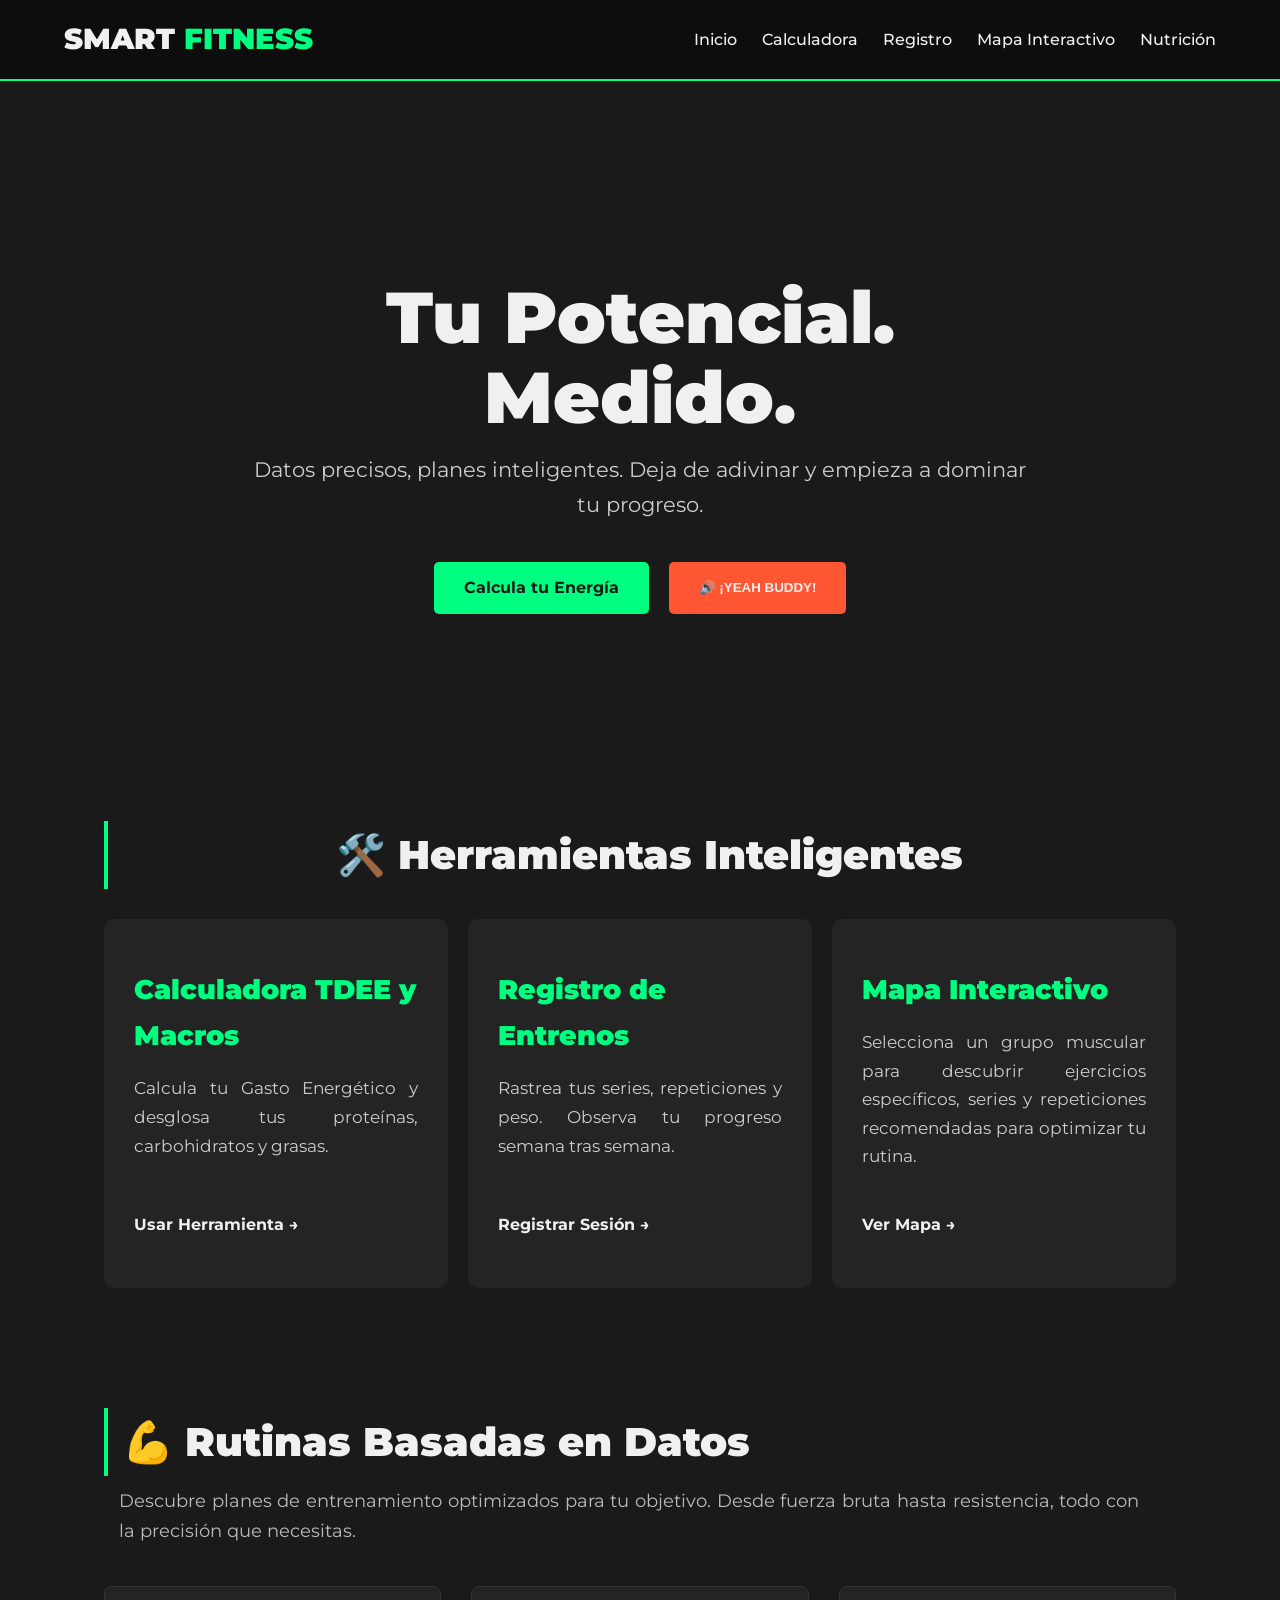
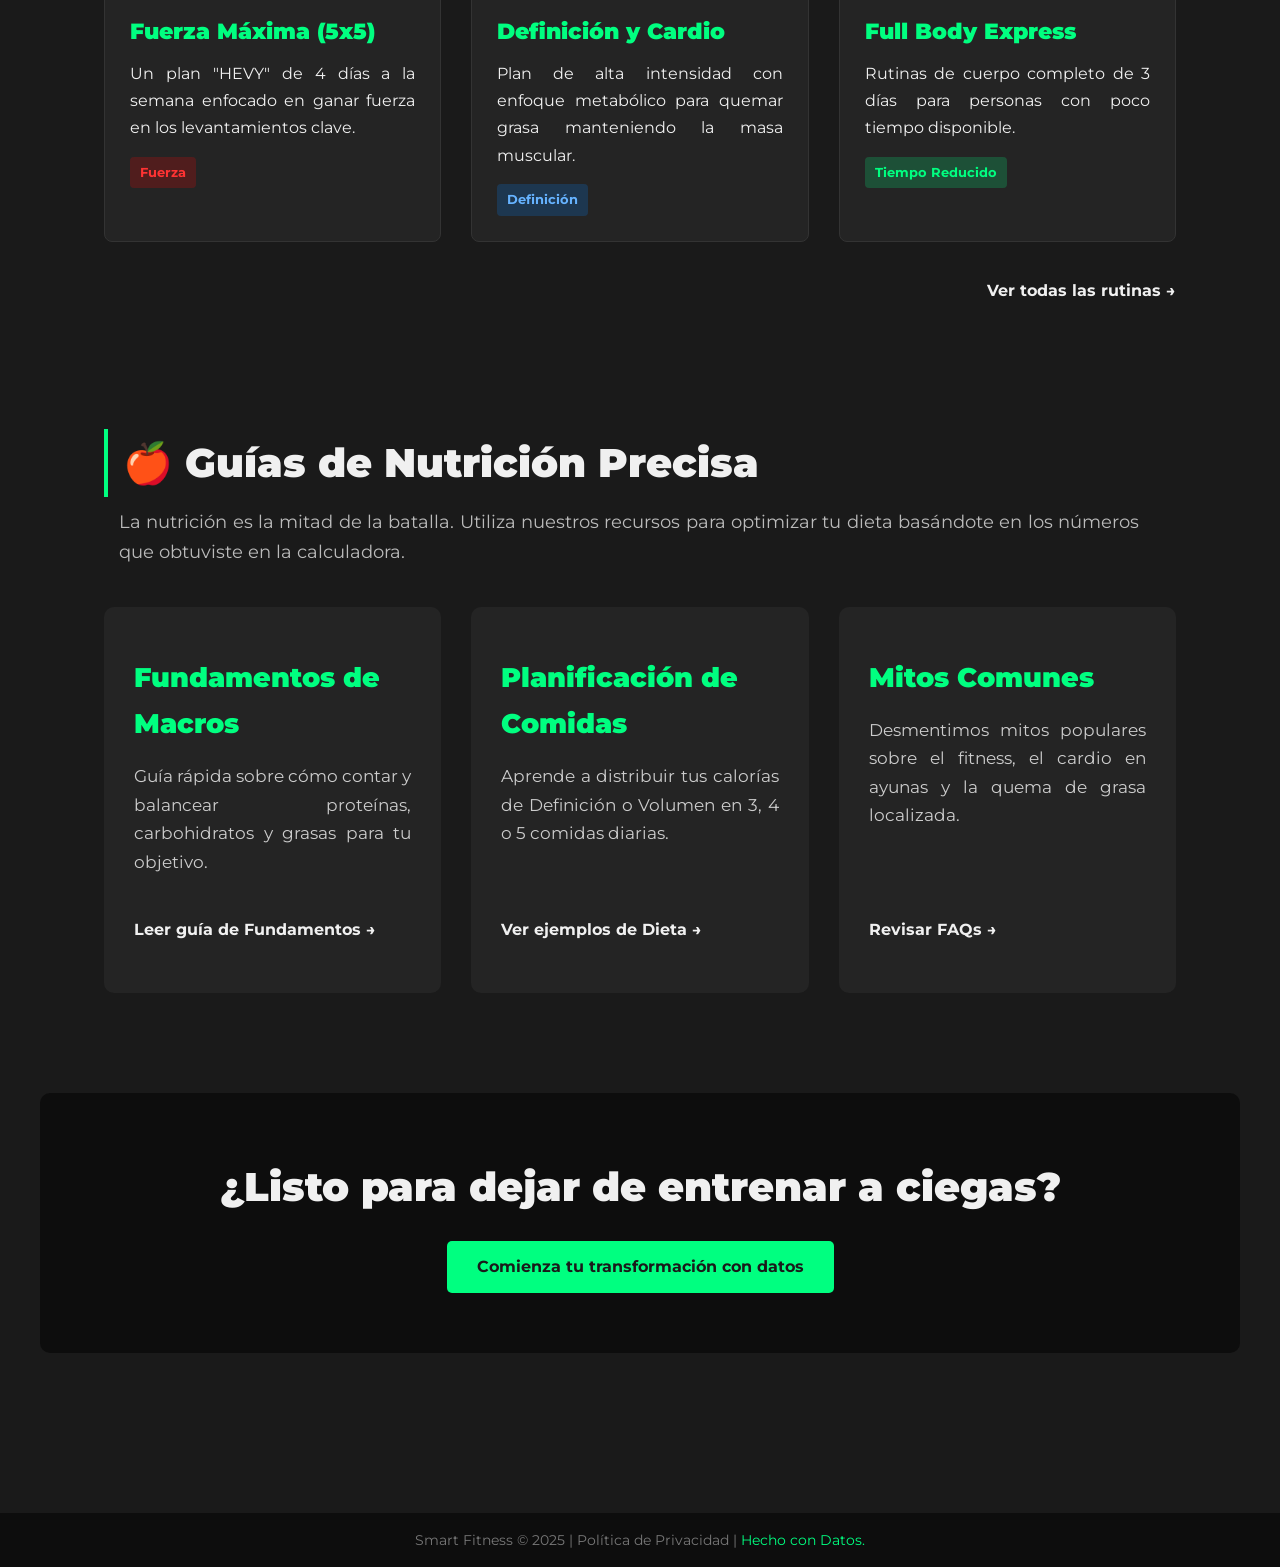
==== commit 24443efb: "he puesto mapa interactivo" ====
--- a/index.html
+++ b/index.html
@@ -19,7 +19,7 @@
                 <li><a href="index.html">Inicio</a></li>
                 <li><a href="calculadora.html">Calculadora</a></li>
                 <li><a href="registro.html">Registro</a></li>
-                <li><a href="entrenamiento.html">Entrenamiento</a></li>
+                <li><a href="mapamusculo.html">Mapa Interactivo</a></li>
                 <li><a href="nutricion.html">Nutrición</a></li>
             </ul>
         </nav>
@@ -50,9 +50,9 @@
                     <a href="registro.html" class="card-link">Registrar Sesión →</a>
                 </div>
                 <div class="card card-macros">
-                    <h3>Calculadora IMC</h3>
-                    <p>Evalúa tu Índice de Masa Corporal de forma rápida y sencilla.</p>
-                    <a href="#" class="card-link disabled">Próximamente...</a>
+                    <h3>Mapa Interactivo</h3>
+                    <p>Selecciona un grupo muscular para descubrir ejercicios específicos, series y repeticiones recomendadas para optimizar tu rutina.</p>
+                    <a href="mapamusculo.html" class="card-link">Ver Mapa →</a>
                 </div>
             </div>
         </section>
@@ -87,17 +87,17 @@
                 <div class="nutrition-card card-fundamentals">
                     <h3>Fundamentos de Macros</h3>
                     <p>Guía rápida sobre cómo contar y balancear proteínas, carbohidratos y grasas para tu objetivo.</p>
-                    <a href="nutricion/nutricion.html" class="card-link">Leer guía de Fundamentos →</a>
+                    <a href="https://www.mdanderson.org/cancerwise/macronutrients-101--what-to-know-about-protein--carbs-and-fats.h00-159774078.html?" class="card-link">Leer guía de Fundamentos →</a>
                 </div>
                 <div class="nutrition-card card-planning">
                     <h3>Planificación de Comidas</h3>
                     <p>Aprende a distribuir tus calorías de Definición o Volumen en 3, 4 o 5 comidas diarias.</p>
-                    <a href="#" class="card-link">Ver ejemplos de Dieta →</a>
+                    <a href="https://www.healthline.com/nutrition/what-are-macronutrients?" class="card-link">Ver ejemplos de Dieta →</a>
                 </div>
                 <div class="nutrition-card card-faq">
                     <h3>Mitos Comunes</h3>
                     <p>Desmentimos mitos populares sobre el fitness, el cardio en ayunas y la quema de grasa localizada.</p>
-                    <a href="#" class="card-link">Revisar FAQs →</a>
+                    <a href="https://my.clevelandclinic.org/health/articles/nutrition?" class="card-link">Revisar FAQs →</a>
                 </div>
             </div>
         </section>
--- a/styless.css
+++ b/styless.css
@@ -352,4 +352,91 @@
     align-items: center;
     color: #777;
     margin-top: 40px;
+}
+/* ==========================================================
+   REGLAS RESPONSIVE GENERALES (Toda la Web)
+   ========================================================== */
+
+/* 1. Contenedores Flexibles */
+.container {
+    width: 100%;
+    padding-right: 15px;
+    padding-left: 15px;
+    margin-right: auto;
+    margin-left: auto;
+}
+
+/* 2. Ajustes para Tablets y Laptops pequeñas (Menos de 992px) */
+@media (max-width: 992px) {
+    /* Los títulos grandes bajan de tamaño */
+    .display-3 {
+        font-size: 2.5rem !important;
+    }
+    
+    h1 { font-size: 2rem; }
+    
+    /* El Jumbotron reduce su acolchado */
+    .jumbotron {
+        padding: 40px 20px !important;
+    }
+
+    /* Las columnas de Bootstrap se apilan automáticamente, 
+       pero forzamos que ocupen el 100% */
+    .col-lg-5, .col-lg-7 {
+        width: 100% !important;
+        margin-bottom: 20px;
+    }
+}
+
+/* 3. Ajustes para Móviles (Menos de 768px) */
+@media (max-width: 768px) {
+    /* Títulos aún más pequeños para que no se corten */
+    .display-3 {
+        font-size: 1.8rem !important;
+    }
+
+    h1 { font-size: 1.5rem !important; }
+
+    /* Ajuste de navegación si no usas menú hamburguesa */
+    nav ul {
+        flex-direction: column;
+        align-items: center;
+        gap: 10px;
+    }
+
+    /* Tablas responsivas: permite scroll lateral para que no rompa el diseño */
+    .table-responsive, 
+    #exerciseTable {
+        display: block;
+        width: 100%;
+        overflow-x: auto;
+        -webkit-overflow-scrolling: touch;
+    }
+
+    /* Reducir márgenes laterales en tarjetas de información */
+    .card {
+        padding: 1.5rem !important;
+        margin: 0 10px;
+    }
+
+    /* Botones más grandes para facilitar el clic táctil */
+    .btn {
+        width: 100%;
+        margin-bottom: 10px;
+        padding: 12px;
+    }
+}
+
+/* 4. Imágenes y Videos Flexibles */
+img, svg, video {
+    max-width: 100%;
+    height: auto;
+}
+
+/* 5. Ajuste fino para pantallas muy pequeñas (iPhone SE, etc.) */
+@media (max-width: 380px) {
+    .human-body {
+        transform: scale(0.75); /* Encogemos el muñeco para que no se salga */
+        margin-left: -10%; /* Lo centramos visualmente */
+    }
 }
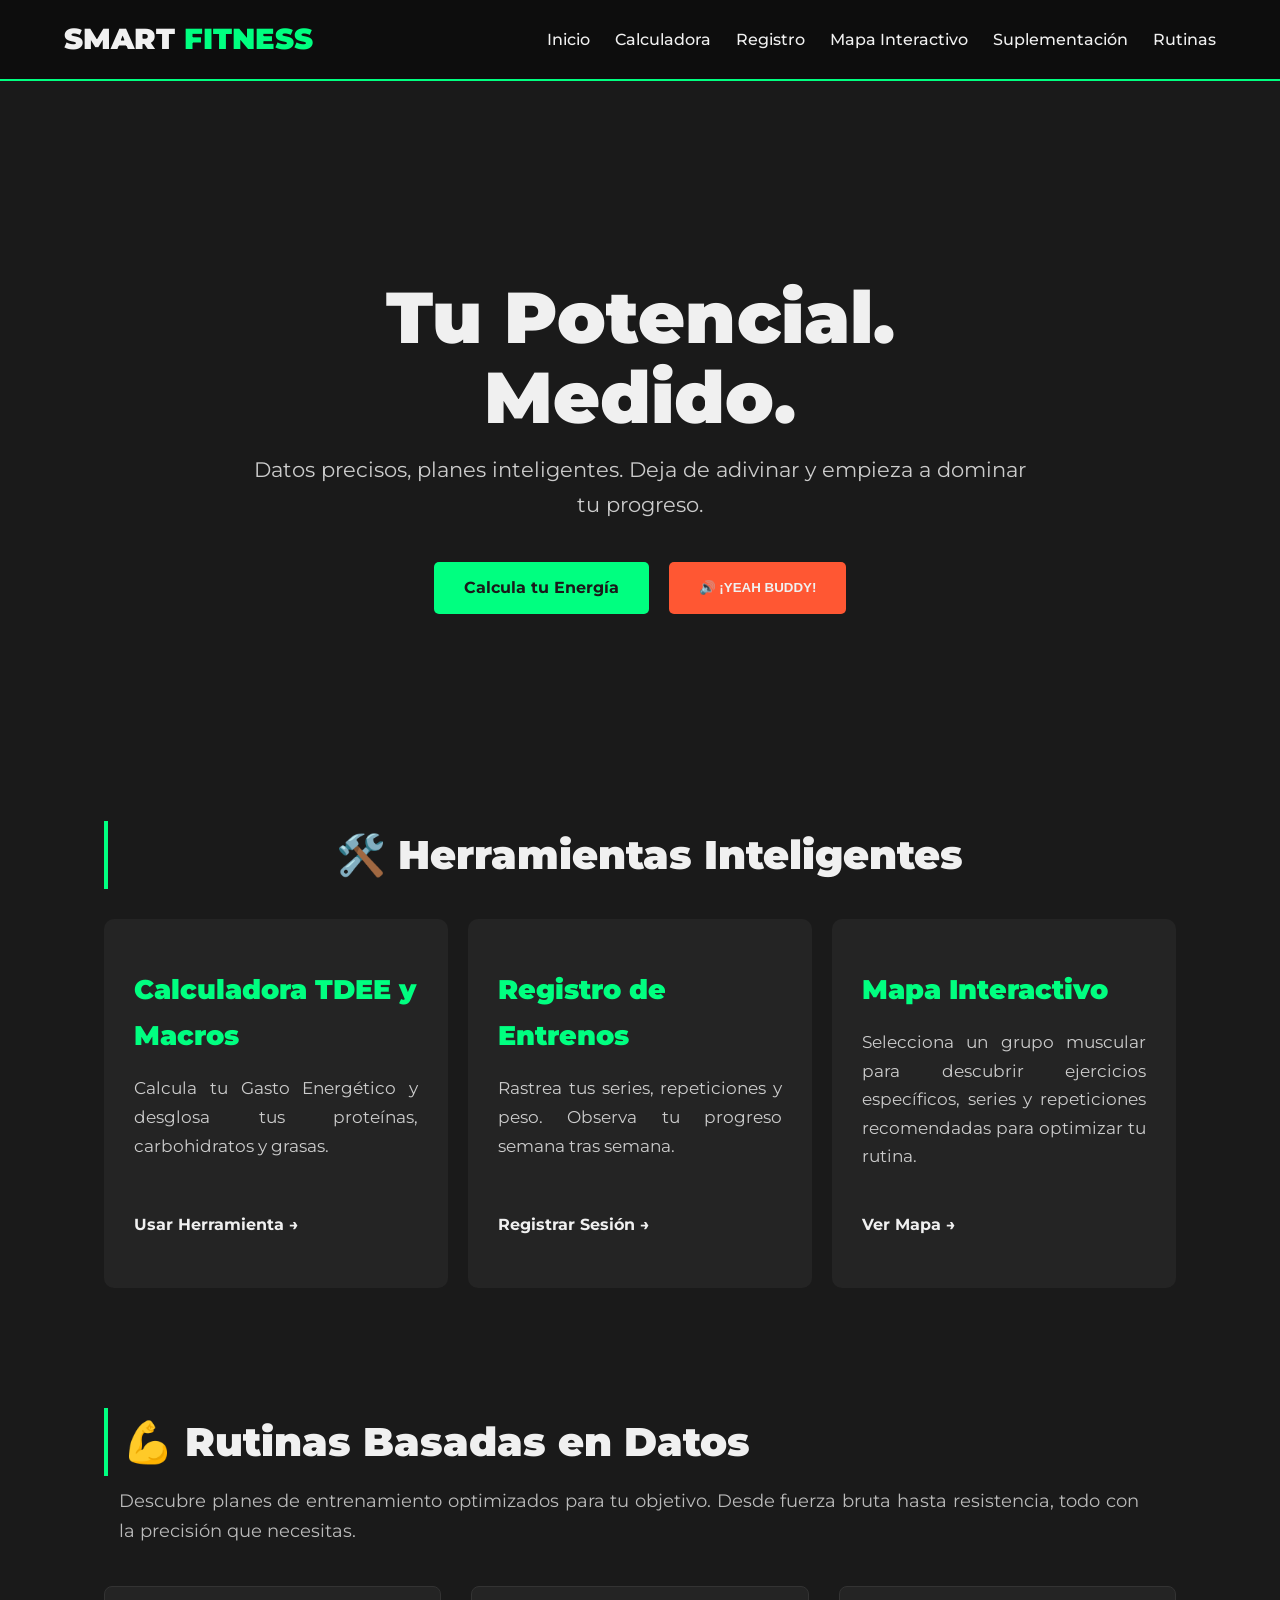
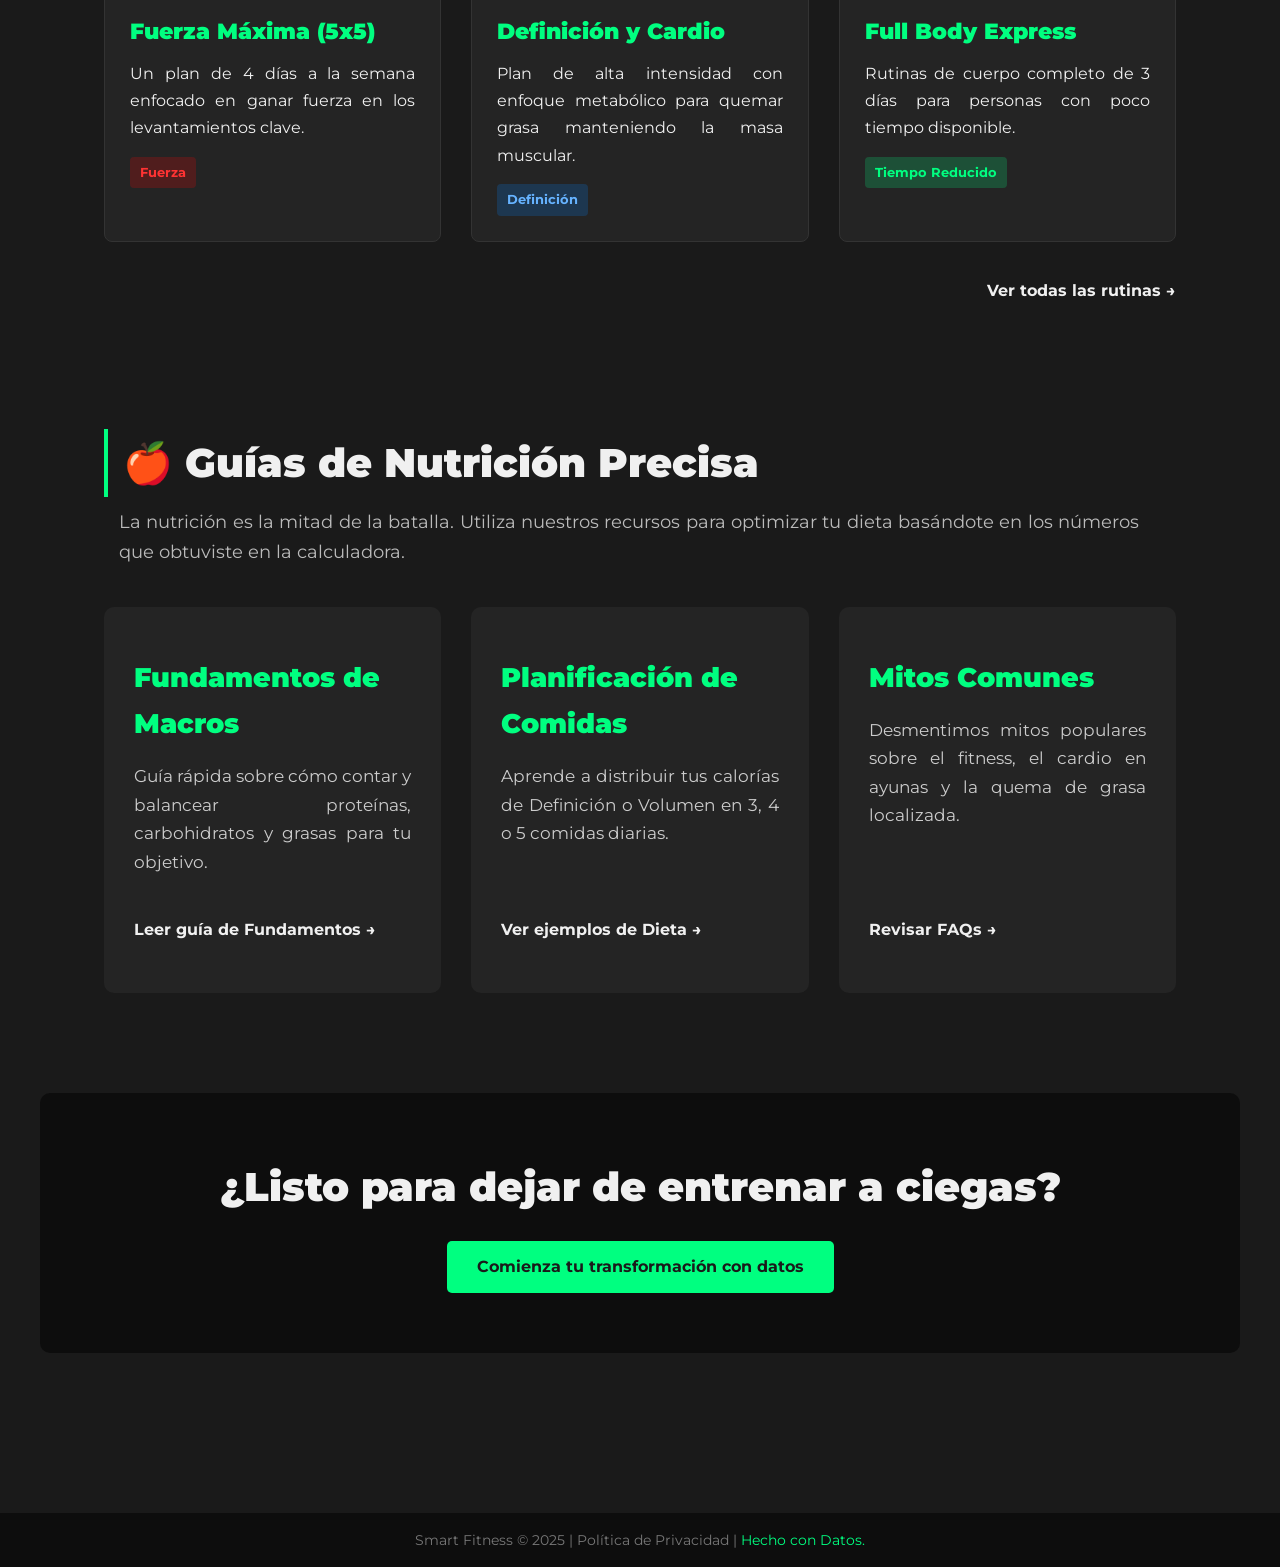
==== commit ad297d34: "arreglo en textos y nav" ====
--- a/index.html
+++ b/index.html
@@ -20,7 +20,8 @@
                 <li><a href="calculadora.html">Calculadora</a></li>
                 <li><a href="registro.html">Registro</a></li>
                 <li><a href="mapamusculo.html">Mapa Interactivo</a></li>
-                <li><a href="nutricion.html">Nutrición</a></li>
+                <li><a href="nutricion.html">Suplementación</a></li>
+                <li><a href="rutinas.html">Rutinas</a></li>
             </ul>
         </nav>
     </header>
@@ -62,7 +63,7 @@
             <div class="training-grid">
                 <div class="training-plan">
                     <h3>Fuerza Máxima (5x5)</h3>
-                    <p>Un plan "HEVY" de 4 días a la semana enfocado en ganar fuerza en los levantamientos clave.</p>
+                    <p>Un plan de 4 días a la semana enfocado en ganar fuerza en los levantamientos clave.</p>
                     <span class="plan-tag tag-heavy">Fuerza</span>
                 </div>
                 <div class="training-plan">
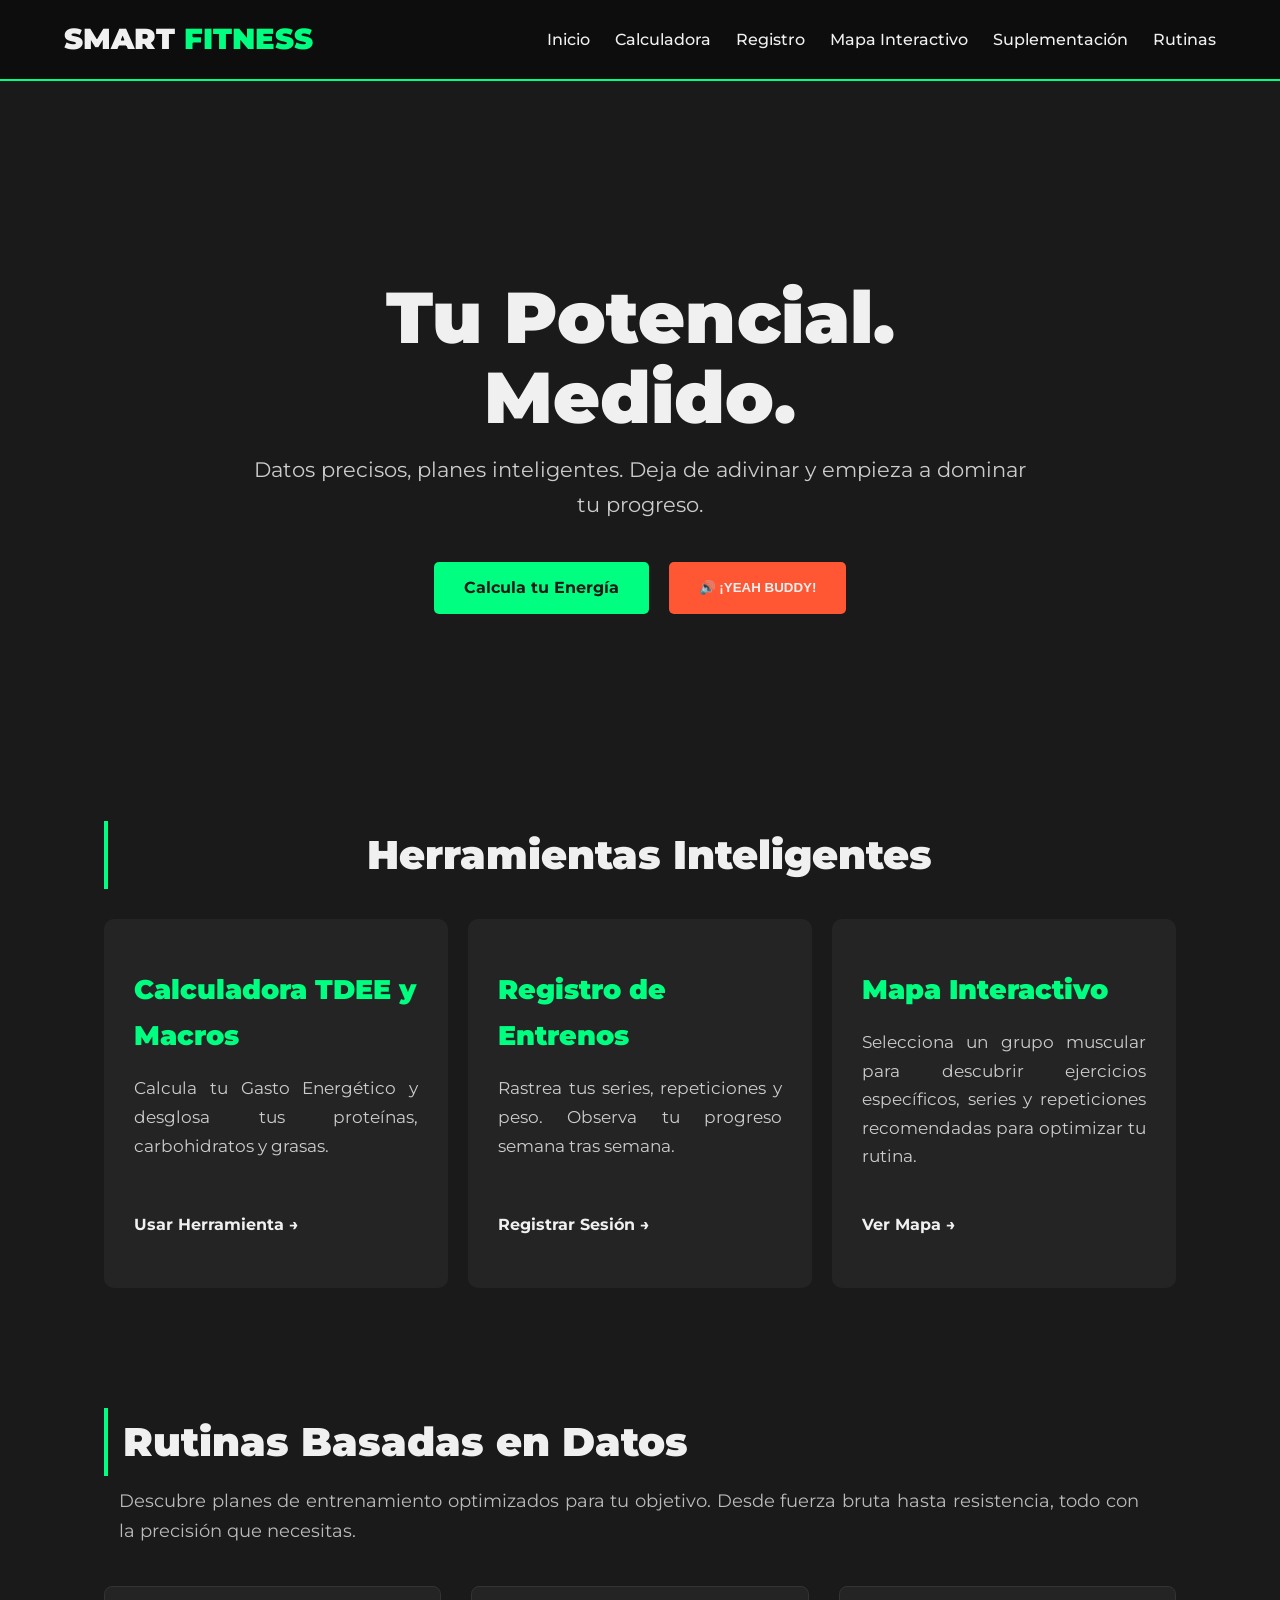
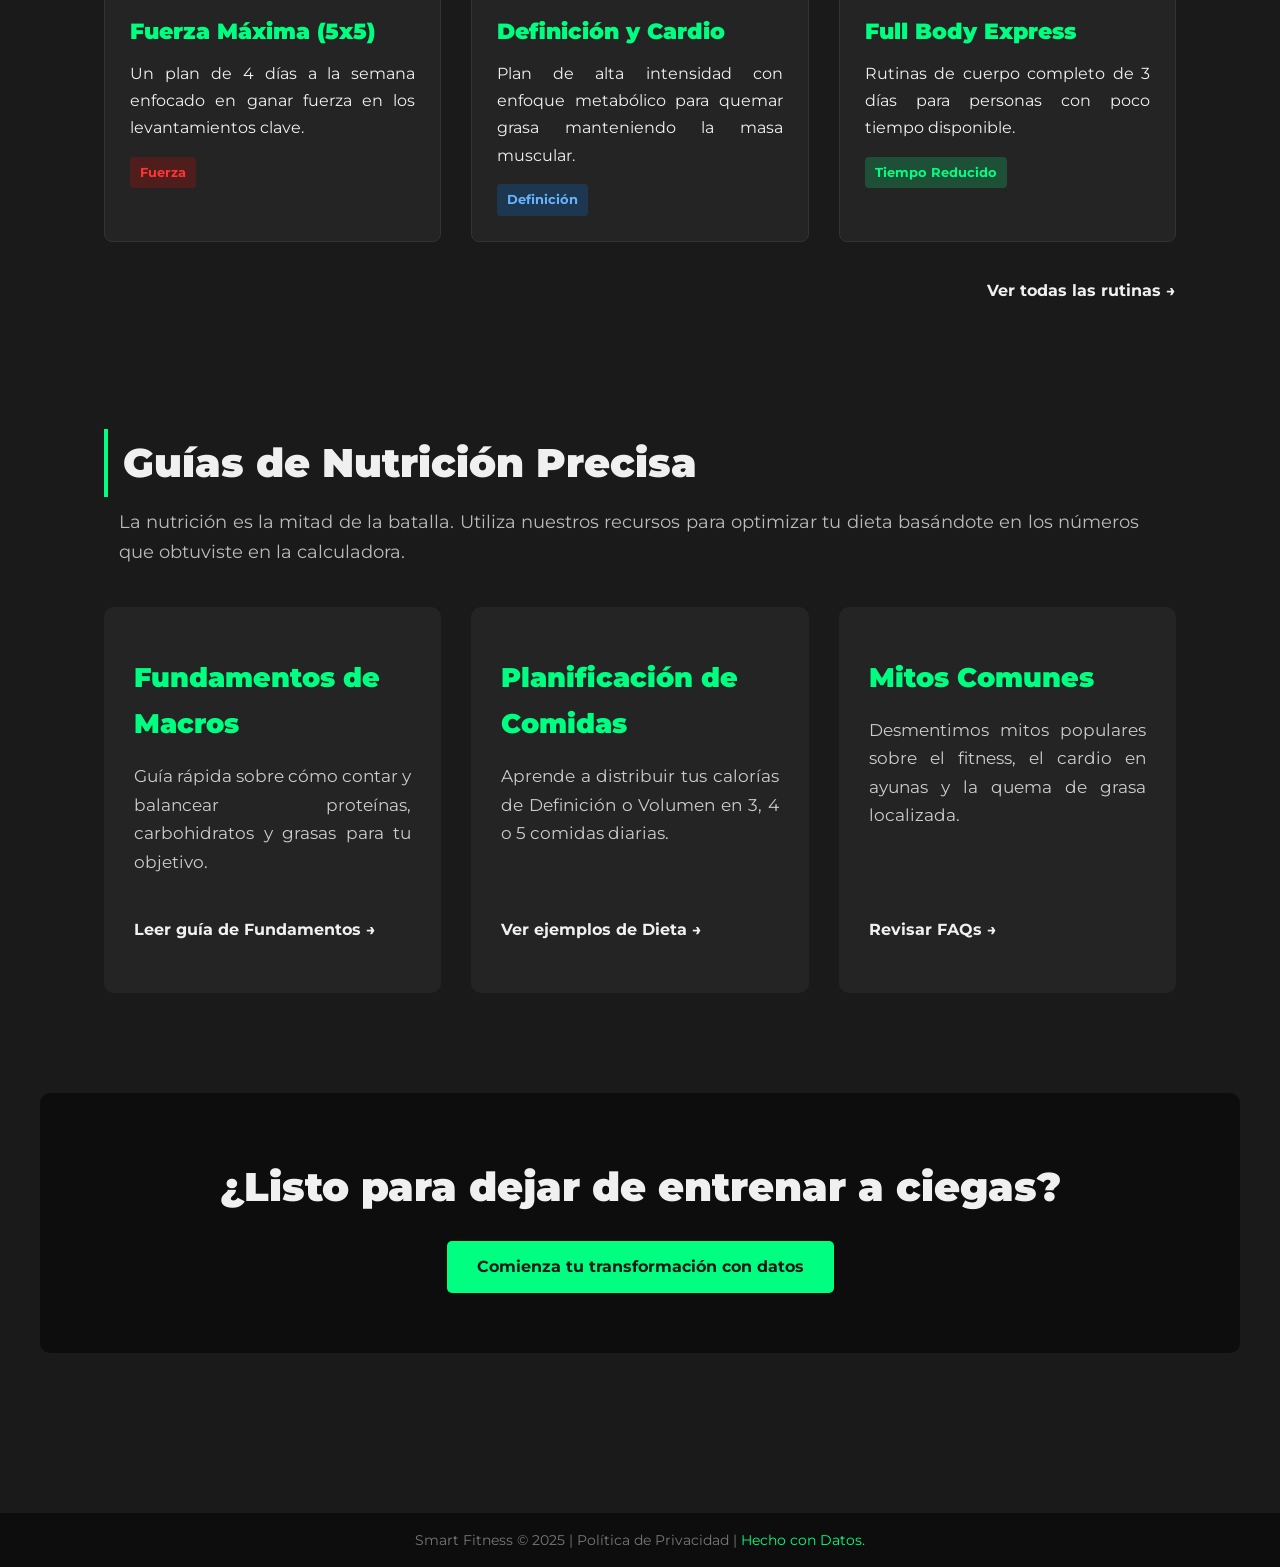
==== commit c1093e97: "arreglos en el nav e implementacion de historial de entrenos" ====
--- a/index.html
+++ b/index.html
@@ -38,7 +38,7 @@
                 </div>
         </section>
         <section id="herramientas" class="section-content tools-section">
-            <h2 class="section-title">🛠️ Herramientas Inteligentes</h2>
+            <h2 class="section-title">Herramientas Inteligentes</h2>
             <div class="tool-cards">
                 <div class="card card-tdee">
                     <h3>Calculadora TDEE y Macros</h3>
@@ -58,7 +58,7 @@
             </div>
         </section>
         <section id="entrenamiento" class="section-content training-section">
-            <h2 class="section-title">💪 Rutinas Basadas en Datos</h2>
+            <h2 class="section-title">Rutinas Basadas en Datos</h2>
             <p class="section-description">Descubre planes de entrenamiento optimizados para tu objetivo. Desde fuerza bruta hasta resistencia, todo con la precisión que necesitas.</p>
             <div class="training-grid">
                 <div class="training-plan">
@@ -82,7 +82,7 @@
             </div>
         </section>
         <section id="nutricion" class="section-content nutrition-section">
-            <h2 class="section-title">🍎 Guías de Nutrición Precisa</h2>
+            <h2 class="section-title">Guías de Nutrición Precisa</h2>
             <p class="section-description">La nutrición es la mitad de la batalla. Utiliza nuestros recursos para optimizar tu dieta basándote en los números que obtuviste en la calculadora.</p>
             <div class="nutrition-grid">
                 <div class="nutrition-card card-fundamentals">
